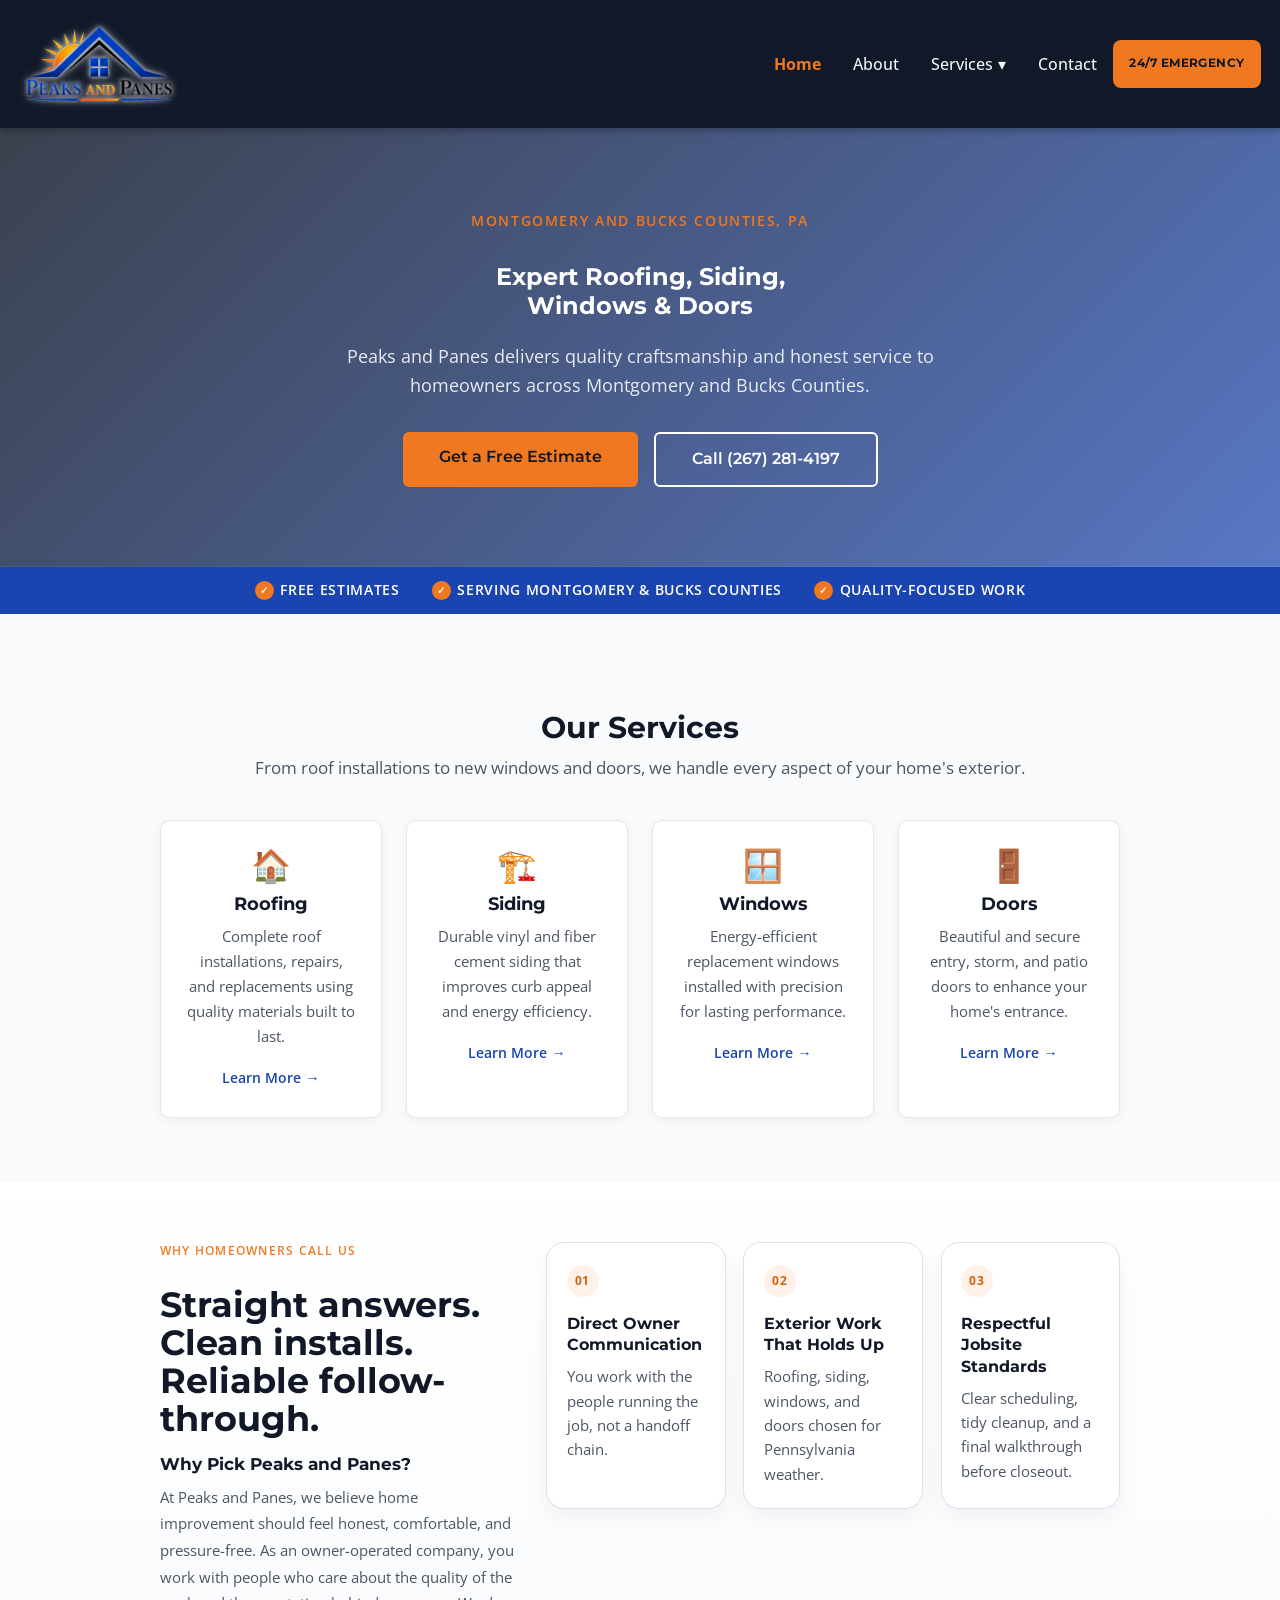
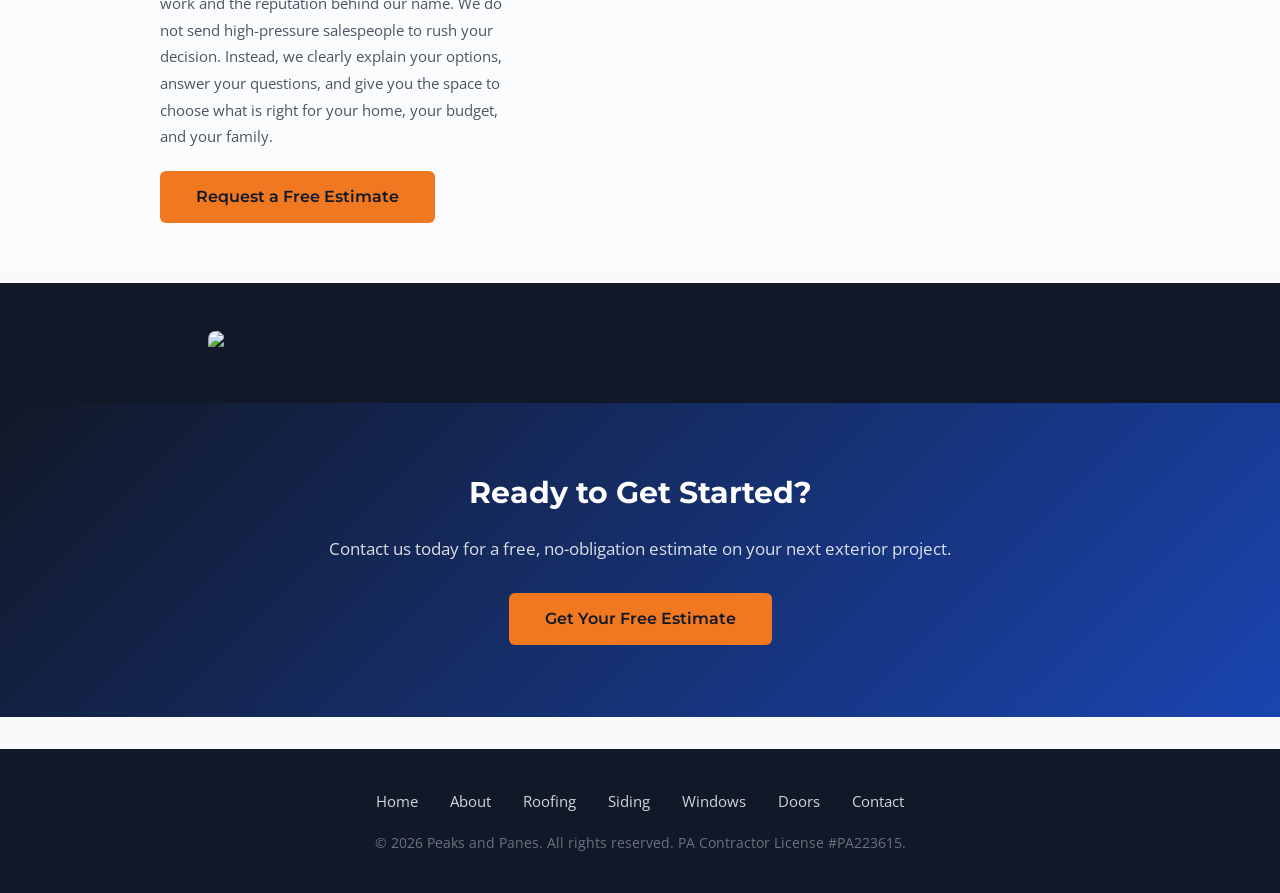
==== index.html @ 99a099b5 "feat: refresh service pages and homepage visuals" ====
<!DOCTYPE html>
<html lang="en">
  <head>
    <meta charset="UTF-8" />
    <meta name="viewport" content="width=device-width, initial-scale=1.0" />
    <title>Peaks and Panes | Roofing, Siding, Windows &amp; Doors — Montgomery and Bucks Counties, PA</title>
    <meta name="description" content="Peaks and Panes provides roofing, siding, windows, and doors services for homeowners in Montgomery and Bucks Counties, PA. Request an estimate today." />
    <meta property="og:title" content="Peaks and Panes | Roofing, Siding, Windows &amp; Doors" />
    <meta property="og:description" content="Exterior home services for Montgomery and Bucks Counties, PA. Contact Peaks and Panes to discuss your project." />
    <meta property="og:type" content="website" />
    <meta property="og:url" content="https://peaksandpanes.com/index.html" />
    <meta property="og:image" content="https://peaksandpanes.com/assets/images/website_picture_1.png" />
    <link rel="canonical" href="https://peaksandpanes.com/index.html" />
    <script type="application/ld+json">
      {
        "@context": "https://schema.org",
        "@type": "LocalBusiness",
        "name": "Peaks and Panes",
        "url": "https://peaksandpanes.com/index.html",
        "telephone": "+1-267-281-4197",
        "email": "sean@peaksandpanes.com",
        "areaServed": ["Montgomery County, PA", "Bucks County, PA"],
        "serviceType": ["Roofing", "Siding", "Windows", "Doors"]
      }
    </script>
    <link rel="preconnect" href="https://fonts.googleapis.com" />
    <link rel="preconnect" href="https://fonts.gstatic.com" crossorigin />
    <link href="https://fonts.googleapis.com/css2?family=Montserrat:wght@600;700&family=Open+Sans:wght@400;500&display=swap" rel="stylesheet" />
    <link rel="stylesheet" href="/css/styles.css" />
  </head>
  <body>
    <div id="site-header"></div>

    <section class="hero hero--photo">
      <div class="container">
        <p class="hero-eyebrow">Montgomery and Bucks Counties, PA</p>
        <h1>Expert Roofing, Siding,<br>Windows &amp; Doors</h1>
        <p class="hero-sub">Peaks and Panes delivers quality craftsmanship and honest service to homeowners across Montgomery and Bucks Counties.</p>
        <div class="hero-actions">
          <a href="/contact.html" class="btn-cta">Get a Free Estimate</a>
          <a href="tel:2672814197" class="btn-cta btn-cta--outline">Call (267) 281-4197</a>
        </div>
      </div>
    </section>

    <div class="trust-bar">
      <ul class="trust-bar-list">
        <li>Free Estimates</li>
        <li>Serving Montgomery &amp; Bucks Counties</li>
        <li>Quality-Focused Work</li>
      </ul>
    </div>

    <main>
      <section class="services-section">
        <div class="container">
          <h2>Our Services</h2>
          <p class="section-sub">From roof installations to new windows and doors, we handle every aspect of your home's exterior.</p>
          <div class="services-grid">
            <article class="service-card">
              <div class="service-card-icon" aria-hidden="true">🏠</div>
              <h3>Roofing</h3>
              <p>Complete roof installations, repairs, and replacements using quality materials built to last.</p>
              <a href="/services/roofing.html" class="service-card-link">Learn More &rarr;</a>
            </article>
            <article class="service-card">
              <div class="service-card-icon" aria-hidden="true">🏗️</div>
              <h3>Siding</h3>
              <p>Durable vinyl and fiber cement siding that improves curb appeal and energy efficiency.</p>
              <a href="/services/siding.html" class="service-card-link">Learn More &rarr;</a>
            </article>
            <article class="service-card">
              <div class="service-card-icon" aria-hidden="true">🪟</div>
              <h3>Windows</h3>
              <p>Energy-efficient replacement windows installed with precision for lasting performance.</p>
              <a href="/services/windows.html" class="service-card-link">Learn More &rarr;</a>
            </article>
            <article class="service-card">
              <div class="service-card-icon" aria-hidden="true">🚪</div>
              <h3>Doors</h3>
              <p>Beautiful and secure entry, storm, and patio doors to enhance your home's entrance.</p>
              <a href="/services/doors.html" class="service-card-link">Learn More &rarr;</a>
            </article>
          </div>
        </div>
      </section>

      <section class="photo-split">
        <div class="container photo-split-shell">
          <div class="photo-split-intro">
            <span class="eyebrow">Why Homeowners Call Us</span>
            <h2>Straight answers. Clean installs. Reliable follow-through.</h2>
            <div class="photo-split-copy">
              <h3>Why Pick Peaks and Panes?</h3>
              <p>At Peaks and Panes, we believe home improvement should feel honest, comfortable, and pressure-free. As an owner-operated company, you work with people who care about the quality of the work and the reputation behind our name. We do not send high-pressure salespeople to rush your decision. Instead, we clearly explain your options, answer your questions, and give you the space to choose what is right for your home, your budget, and your family.</p>
            </div>
            <a href="/contact.html" class="btn-cta photo-split-cta">Request a Free Estimate</a>
          </div>
          <div class="photo-split-highlights">
            <article class="photo-split-highlight">
              <span class="photo-split-kicker">01</span>
              <h3>Direct Owner Communication</h3>
              <p>You work with the people running the job, not a handoff chain.</p>
            </article>
            <article class="photo-split-highlight">
              <span class="photo-split-kicker">02</span>
              <h3>Exterior Work That Holds Up</h3>
              <p>Roofing, siding, windows, and doors chosen for Pennsylvania weather.</p>
            </article>
            <article class="photo-split-highlight">
              <span class="photo-split-kicker">03</span>
              <h3>Respectful Jobsite Standards</h3>
              <p>Clear scheduling, tidy cleanup, and a final walkthrough before closeout.</p>
            </article>
          </div>
        </div>
      </section>

      <section class="showcase-banner">
        <div class="container">
          <img
            src="/assets/images/website_picture_1.png"
            alt="Peaks and Panes — Roofing, Siding, Windows, and Doors. Call (267) 281-4197."
          />
        </div>
      </section>

      <section class="home-cta">
        <div class="container">
          <h2>Ready to Get Started?</h2>
          <p>Contact us today for a free, no-obligation estimate on your next exterior project.</p>
          <a href="/contact.html" class="btn-cta">Get Your Free Estimate</a>
        </div>
      </section>
    </main>

    <div id="site-footer"></div>

    <script src="/js/script.js"></script>
  </body>
</html>
---- css/styles.css ----
:root {
  font-family: 'Open Sans', Arial, sans-serif;
  line-height: 1.5;
  font-weight: 400;
  background-color: #f8fafc;
  color: #111827;
}

h1, h2, h3, h4, h5, h6 {
  font-family: 'Montserrat', Arial, sans-serif;
  font-weight: 700;
  line-height: 1.2;
}

* {
  box-sizing: border-box;
}

body {
  margin: 0;
  min-height: 100vh;
  display: flex;
  flex-direction: column;
}

.container {
  width: min(90%, 960px);
  margin: 0 auto;
}

/* ── Site Header / Navbar ─────────────────────────────────── */
.site-header {
  position: sticky;
  top: 0;
  z-index: 100;
  background-color: #111827;
  box-shadow: 0 2px 8px rgba(0, 0, 0, 0.3);
}

.site-nav .container {
  display: flex;
  align-items: center;
  justify-content: space-between;
  width: min(97%, 1320px);
  padding: 1.25rem 0;
}

.site-logo {
  display: flex;
  align-items: center;
  text-decoration: none;
  flex-shrink: 0;
}

.site-logo img {
  height: clamp(74px, 9vw, 88px);
  width: auto;
  display: block;
  filter: drop-shadow(0 0 2px rgba(255, 255, 255, 0.8))
          drop-shadow(0 0 4px rgba(255, 255, 255, 0.4));
}

.site-logo:hover,
.site-logo:focus {
  opacity: 0.85;
}

.nav-links {
  list-style: none;
  margin: 0;
  padding: 0;
  display: flex;
  gap: 2rem;
}

.nav-right {
  display: flex;
  align-items: center;
  gap: 1rem;
  margin-left: auto;
}

.emergency-button {
  min-width: 148px;
  height: 48px;
  padding: 0 0.75rem;
  display: inline-flex;
  align-items: center;
  justify-content: center;
  background-color: #f07820;
  color: #111827;
  text-decoration: none;
  border-radius: 8px;
  font-family: 'Montserrat', Arial, sans-serif;
  font-weight: 700;
  font-size: 0.74rem;
  letter-spacing: 0.03em;
  white-space: nowrap;
  text-transform: uppercase;
  transition: background-color 0.2s ease, transform 0.2s ease;
}

.emergency-button:hover,
.emergency-button:focus {
  background-color: #d96311;
  transform: translateY(-1px);
}

.nav-links a {
  color: #f3f4f6;
  text-decoration: none;
  font-size: 1rem;
  font-weight: 500;
  transition: color 0.2s ease;
}

.nav-links a:hover,
.nav-links a:focus {
  color: #f07820;
}

.nav-links a[aria-current="page"],
.dropdown-menu a[aria-current="page"] {
  color: #f07820;
  font-weight: 700;
}

.emergency-button[aria-current="page"] {
  box-shadow: inset 0 0 0 2px #111827;
}

.nav-links a:focus-visible,
.nav-dropdown-toggle:focus-visible,
.emergency-button:focus-visible {
  outline: 2px solid #ffffff;
  outline-offset: 2px;
}

/* ── Services Dropdown ────────────────────────────────────── */
.nav-dropdown {
  position: relative;
}

.nav-dropdown-toggle {
  background: none;
  border: none;
  padding: 0;
  color: #f3f4f6;
  font-family: 'Open Sans', Arial, sans-serif;
  font-size: 1rem;
  font-weight: 500;
  cursor: pointer;
  display: flex;
  align-items: center;
  gap: 0.3rem;
  transition: color 0.2s ease;
}

.nav-dropdown-toggle:hover,
.nav-dropdown-toggle:focus {
  color: #f07820;
}

.dropdown-menu {
  display: none;
  position: absolute;
  top: 100%;
  left: 0;
  list-style: none;
  margin: 0;
  padding: 0.4rem 0;
  background-color: #1e293b;
  border-radius: 6px;
  min-width: 160px;
  box-shadow: 0 4px 16px rgba(0, 0, 0, 0.35);
  z-index: 200;
}

.dropdown-menu a {
  display: block;
  padding: 0.6rem 1.25rem;
  color: #f3f4f6;
  text-decoration: none;
  font-size: 0.9rem;
  font-weight: 500;
  white-space: nowrap;
  transition: background-color 0.15s ease, color 0.15s ease;
}

.dropdown-menu a:hover,
.dropdown-menu a:focus {
  background-color: #f07820;
  color: #ffffff;
}

.nav-dropdown:hover .dropdown-menu,
.nav-dropdown:focus-within .dropdown-menu {
  display: block;
}

@media (max-width: 900px) {
  .site-nav .container {
    flex-direction: column;
    gap: 0.75rem;
    width: min(94%, 960px);
    padding: 0.85rem 0;
  }

  .site-logo {
    justify-content: center;
  }

  .site-logo img {
    height: clamp(66px, 14vw, 80px);
  }

  .nav-right {
    margin-left: 0;
    flex-direction: column;
    align-items: center;
    gap: 0.85rem;
    width: 100%;
  }

  .nav-links {
    justify-content: center;
    flex-wrap: wrap;
    gap: 1.25rem;
  }

  .dropdown-menu {
    left: 50%;
    transform: translateX(-50%);
  }
}

@media (max-width: 600px) {
  .site-nav .container {
    flex-direction: column;
    gap: 0.65rem;
    width: min(92%, 960px);
    padding: 0.65rem 0;
  }

  .site-logo img {
    height: clamp(64px, 18vw, 76px);
  }

  .nav-links {
    gap: 1rem;
    flex-wrap: wrap;
    justify-content: center;
  }

  .nav-right {
    flex-direction: column;
    gap: 0.8rem;
    margin-left: 0;
    align-items: center;
  }

  .emergency-button {
    min-width: 132px;
    height: 44px;
    font-size: 0.7rem;
  }
}

/* ── Hero ─────────────────────────────────────────────────── */
.hero {
  padding: 5rem 0;
  background: linear-gradient(135deg, #111827 0%, #1a45b0 100%);
  color: white;
  text-align: center;
}

button {
  padding: 0.8rem 1.2rem;
  border: none;
  border-radius: 6px;
  cursor: pointer;
  font: inherit;
  background-color: #f07820;
  color: #ffffff;
}

main {
  padding: 2rem 0;
}

/* ── Site Footer ──────────────────────────────────────────── */
.site-footer {
  background-color: #111827;
  color: #d1d5db;
  padding: 2.5rem 0;
  margin-top: auto;
}

.site-footer .container {
  display: flex;
  flex-direction: column;
  align-items: center;
  gap: 1.25rem;
}

.footer-links {
  list-style: none;
  margin: 0;
  padding: 0;
  display: flex;
  gap: 2rem;
  flex-wrap: wrap;
  justify-content: center;
}

.footer-links a {
  color: #d1d5db;
  text-decoration: none;
  font-size: 0.95rem;
  transition: color 0.2s ease;
}

.footer-links a:hover,
.footer-links a:focus {
  color: #f07820;
}

.footer-copy {
  margin: 0;
  font-size: 0.85rem;
  color: #6b7280;
}

/* ── Page Hero (interior pages) ───────────────────────────── */
.page-hero {
  padding: 4rem 0;
  background: linear-gradient(135deg, #111827 0%, #1a45b0 100%);
  color: white;
  text-align: center;
}

.page-hero h1 {
  margin: 0 0 0.5rem;
  font-size: 2.25rem;
}

.page-hero p {
  margin: 0;
  font-size: 1.05rem;
  opacity: 0.85;
}

/* ── Contact Page ─────────────────────────────────────────── */
.contact-section {
  padding: 3rem 0 4rem;
}

.contact-grid {
  display: grid;
  grid-template-columns: 1fr 1.6fr;
  gap: 3rem;
  align-items: start;
}

@media (max-width: 720px) {
  .contact-grid {
    grid-template-columns: 1fr;
    gap: 2rem;
  }
}

/* Info column */
.contact-info h2 {
  margin-top: 0;
  font-size: 1.5rem;
  color: #111827;
}

.contact-info p {
  color: #374151;
  line-height: 1.7;
}

.contact-details {
  list-style: none;
  padding: 0;
  margin: 1.5rem 0 0;
  display: flex;
  flex-direction: column;
  gap: 1rem;
}

.contact-details li {
  display: flex;
  flex-direction: column;
  gap: 0.15rem;
}

.contact-details strong {
  font-size: 0.8rem;
  text-transform: uppercase;
  letter-spacing: 0.05em;
  color: #6b7280;
}

.contact-details a,
.contact-details span {
  color: #111827;
  text-decoration: none;
  font-size: 1rem;
}

.contact-details a:hover,
.contact-details a:focus {
  color: #f07820;
  text-decoration: underline;
}

/* Form card */
.contact-form-card {
  background: #ffffff;
  border: 1px solid #e5e7eb;
  border-radius: 10px;
  padding: 2rem 2.25rem;
  box-shadow: 0 4px 20px rgba(0, 0, 0, 0.06);
}

.contact-form-card h2 {
  margin-top: 0;
  font-size: 1.5rem;
  color: #111827;
}

/* Form elements */
.contact-form {
  display: flex;
  flex-direction: column;
  gap: 1.25rem;
  margin-top: 1.25rem;
}

.form-group {
  display: flex;
  flex-direction: column;
  gap: 0.35rem;
}

.form-group label {
  font-size: 0.9rem;
  font-weight: 500;
  color: #374151;
}

.required {
  color: #dc2626;
}

.optional {
  font-size: 0.8rem;
  font-weight: 400;
  color: #9ca3af;
}

.form-group input,
.form-group select,
.form-group textarea {
  width: 100%;
  padding: 0.65rem 0.85rem;
  border: 1px solid #d1d5db;
  border-radius: 6px;
  font-family: 'Open Sans', Arial, sans-serif;
  font-size: 0.95rem;
  color: #111827;
  background-color: #f9fafb;
  transition: border-color 0.2s ease, box-shadow 0.2s ease;
}

.form-group input:focus,
.form-group select:focus,
.form-group textarea:focus {
  outline: none;
  border-color: #f07820;
  box-shadow: 0 0 0 3px rgba(240, 120, 32, 0.18);
  background-color: #ffffff;
}

.form-group select {
  appearance: none;
  background-image: url("data:image/svg+xml,%3Csvg xmlns='http://www.w3.org/2000/svg' width='12' height='8' viewBox='0 0 12 8'%3E%3Cpath fill='%236b7280' d='M1 1l5 5 5-5'/%3E%3C/svg%3E");
  background-repeat: no-repeat;
  background-position: right 0.85rem center;
  padding-right: 2.5rem;
  cursor: pointer;
}

.form-group textarea {
  resize: vertical;
  min-height: 120px;
}

.btn-submit {
  align-self: flex-start;
  padding: 0.75rem 2rem;
  background-color: #f07820;
  color: #111827;
  border: none;
  border-radius: 6px;
  font-family: 'Montserrat', Arial, sans-serif;
  font-size: 1rem;
  font-weight: 600;
  cursor: pointer;
  transition: background-color 0.2s ease, transform 0.1s ease;
}

.btn-submit:hover,
.btn-submit:focus {
  background-color: #d4661a;
  outline: none;
}

.btn-submit:active {
  transform: translateY(1px);
}

/* Disable submit button appearance while submitting */
.btn-submit:disabled {
  background-color: #9ca3af;
  cursor: not-allowed;
  transform: none;
}

/* ── About Page ───────────────────────────────────────────── */

/* Story section */
.about-story {
  padding: 4rem 0;
}

.about-story-content {
  max-width: 720px;
}

.about-eyebrow {
  display: inline-block;
  font-size: 0.78rem;
  font-weight: 600;
  text-transform: uppercase;
  letter-spacing: 0.1em;
  color: #f07820;
  margin-bottom: 0.6rem;
}

.about-story-content h2 {
  margin-top: 0;
  font-size: 1.9rem;
  color: #111827;
}

.about-lead {
  font-size: 1.1rem;
  color: #374151;
  line-height: 1.75;
  margin-bottom: 1.25rem;
}

.about-story-content p {
  color: #4b5563;
  line-height: 1.8;
}

/* Values section */
.about-values {
  padding: 4rem 0;
  background-color: #f1f5f9;
}

.values-heading {
  text-align: center;
  font-size: 1.7rem;
  color: #111827;
  margin-top: 0;
  margin-bottom: 2.5rem;
}

.values-grid {
  display: grid;
  grid-template-columns: repeat(3, 1fr);
  gap: 1.75rem;
}

@media (max-width: 720px) {
  .values-grid {
    grid-template-columns: 1fr;
  }
}

.value-card {
  background-color: #ffffff;
  border: 1px solid #e5e7eb;
  border-radius: 10px;
  padding: 1.75rem;
  box-shadow: 0 2px 10px rgba(0, 0, 0, 0.05);
}

.value-icon {
  font-size: 1.5rem;
  color: #f07820;
  margin-bottom: 0.75rem;
}

.value-card h3 {
  margin-top: 0;
  margin-bottom: 0.6rem;
  font-size: 1.05rem;
  color: #111827;
}

.value-card p {
  margin: 0;
  font-size: 0.93rem;
  color: #4b5563;
  line-height: 1.75;
}

/* CTA strip */
.about-cta {
  padding: 4.5rem 0;
  background: linear-gradient(135deg, #111827 0%, #1a45b0 100%);
  color: #ffffff;
  text-align: center;
}

.about-cta h2 {
  margin-top: 0;
  font-size: 1.9rem;
}

.about-cta p {
  margin: 0 0 2rem;
  font-size: 1.05rem;
  opacity: 0.85;
}

.btn-cta {
  display: inline-block;
  padding: 0.85rem 2.25rem;
  background-color: #f07820;
  color: #111827;
  text-decoration: none;
  border-radius: 6px;
  font-family: 'Montserrat', Arial, sans-serif;
  font-size: 1rem;
  font-weight: 600;
  transition: background-color 0.2s ease, transform 0.1s ease;
}

.btn-cta:hover,
.btn-cta:focus {
  background-color: #d4661a;
  outline: none;
}

.btn-cta:active {
  transform: translateY(1px);
}

.btn-submit:focus-visible,
.btn-cta:focus-visible {
  outline: 2px solid #111827;
  outline-offset: 2px;
}

/* ── Hero Photo Variants ──────────────────────────────────── */
.hero--photo {
  background-image:
    linear-gradient(135deg, rgba(17, 24, 39, 0.82) 0%, rgba(26, 69, 176, 0.72) 100%),
    url('/assets/images/website_picture_1.png');
  background-size: cover;
  background-position: center;
}

.hero--banner {
  background-image:
    linear-gradient(135deg, rgba(17, 24, 39, 0.78) 0%, rgba(26, 69, 176, 0.68) 100%),
    url('/assets/images/Banner.png');
  background-size: cover;
  background-position: center;
}

.hero-eyebrow {
  display: inline-block;
  font-size: 0.85rem;
  font-weight: 600;
  text-transform: uppercase;
  letter-spacing: 0.12em;
  color: #f07820;
  margin: 0 0 0.75rem;
}

.hero .hero-sub {
  font-size: 1.15rem;
  opacity: 0.88;
  max-width: 640px;
  margin: 0.75rem auto 2rem;
  line-height: 1.6;
}

.hero-actions {
  display: flex;
  gap: 1rem;
  justify-content: center;
  flex-wrap: wrap;
}

.roofing-widget-section {
  padding: 1rem 0 4rem;
}

.roofing-widget-card {
  background: linear-gradient(180deg, #ffffff 0%, #f8fafc 100%);
  border: 1px solid #dbe4f0;
  border-radius: 18px;
  padding: 1.5rem;
  box-shadow: 0 18px 40px rgba(15, 23, 42, 0.08);
}

.roofing-widget-copy {
  max-width: 760px;
  margin-bottom: 1.5rem;
}

.section-eyebrow {
  margin: 0 0 0.5rem;
  color: #f07820;
  font-size: 0.8rem;
  font-weight: 700;
  letter-spacing: 0.08em;
  text-transform: uppercase;
}

.roofing-widget-copy h2 {
  margin: 0 0 0.75rem;
}

.roofing-widget-copy p:last-child {
  margin-bottom: 0;
}

.roofing-widget-embed {
  overflow: hidden;
}

.roofing-widget-embed .oc_shingle_view {
  width: 100%;
}

@media (max-width: 768px) {
  .roofing-widget-card {
    padding: 1.25rem;
  }
}

.btn-cta--outline {
  background-color: transparent;
  border: 2px solid #ffffff;
  color: #ffffff;
}

.btn-cta--outline:hover,
.btn-cta--outline:focus {
  background-color: rgba(255, 255, 255, 0.15);
  color: #ffffff;
}

/* ── Trust Bar ────────────────────────────────────────────── */
.trust-bar {
  background-color: #1a45b0;
  color: #ffffff;
  padding: 0.85rem 0;
}

.trust-bar-list {
  list-style: none;
  margin: 0;
  padding: 0 1.5rem;
  display: flex;
  gap: 2rem;
  justify-content: center;
  flex-wrap: wrap;
}

.trust-bar-list li {
  font-size: 0.85rem;
  font-weight: 600;
  text-transform: uppercase;
  letter-spacing: 0.05em;
  display: flex;
  align-items: center;
  gap: 0.4rem;
}

.trust-bar-list li::before {
  content: "✓";
  background-color: #f07820;
  color: #ffffff;
  width: 1.2rem;
  height: 1.2rem;
  border-radius: 50%;
  display: block;
  line-height: 1.2rem;
  text-align: center;
  font-size: 0.65rem;
  font-weight: 700;
  flex-shrink: 0;
}

/* ── Homepage Services Grid ───────────────────────────────── */
.services-section {
  padding: 4rem 0;
}

.services-section h2 {
  text-align: center;
  font-size: 1.9rem;
  color: #111827;
  margin-top: 0;
  margin-bottom: 0.5rem;
}

.section-sub {
  text-align: center;
  color: #4b5563;
  font-size: 1.05rem;
  margin-top: 0;
  margin-bottom: 2.5rem;
}

.services-grid {
  display: grid;
  grid-template-columns: repeat(4, 1fr);
  gap: 1.5rem;
}

@media (max-width: 860px) {
  .services-grid {
    grid-template-columns: repeat(2, 1fr);
  }
}

@media (max-width: 480px) {
  .services-grid {
    grid-template-columns: 1fr;
  }
}

.service-card {
  background: #ffffff;
  border: 1px solid #e5e7eb;
  border-radius: 10px;
  padding: 1.75rem 1.5rem;
  text-align: center;
  box-shadow: 0 2px 10px rgba(0, 0, 0, 0.05);
  transition: box-shadow 0.2s ease, transform 0.2s ease;
}

.service-card:hover {
  box-shadow: 0 6px 24px rgba(0, 0, 0, 0.1);
  transform: translateY(-3px);
}

.service-card-icon {
  font-size: 2rem;
  margin-bottom: 0.75rem;
  line-height: 1;
}

.service-card h3 {
  margin: 0 0 0.6rem;
  font-size: 1.1rem;
  color: #111827;
}

.service-card p {
  margin: 0 0 1rem;
  font-size: 0.92rem;
  color: #4b5563;
  line-height: 1.7;
}

.service-card-link {
  color: #1a45b0;
  font-weight: 600;
  font-size: 0.9rem;
  text-decoration: none;
  transition: color 0.2s ease;
}

.service-card-link:hover,
.service-card-link:focus {
  color: #f07820;
  text-decoration: underline;
}

/* ── Photo Split Section ──────────────────────────────────── */
.photo-split {
  padding: 3.75rem 0;
  background: linear-gradient(180deg, #ffffff 0%, #f8fafc 100%);
}

.photo-split-shell {
  display: grid;
  grid-template-columns: minmax(320px, 1.05fr) minmax(0, 1.7fr);
  gap: 2rem;
  align-items: start;
}

.photo-split-intro {
  position: sticky;
  top: 7rem;
  display: flex;
  flex-direction: column;
  gap: 1rem;
}

.photo-split .eyebrow {
  display: inline-block;
  font-size: 0.78rem;
  font-weight: 600;
  text-transform: uppercase;
  letter-spacing: 0.1em;
  color: #f07820;
  margin-bottom: 0.6rem;
}

.photo-split-intro h2 {
  margin: 0;
  font-size: clamp(1.75rem, 2.7vw, 2.35rem);
  line-height: 1.1;
  color: #111827;
  max-width: 15ch;
}

.photo-split-copy {
  max-width: 40ch;
}

.photo-split-copy h3 {
  margin: 0 0 0.55rem;
  font-size: 1.08rem;
  color: #111827;
}

.photo-split-copy p {
  margin: 0;
  font-size: 0.95rem;
  line-height: 1.75;
  color: #4b5563;
}

.photo-split-cta {
  align-self: flex-start;
  margin-top: 0.35rem;
}

.photo-split-highlights {
  display: grid;
  grid-template-columns: repeat(3, minmax(0, 1fr));
  gap: 1.1rem;
}

.photo-split-highlight {
  background-color: #ffffff;
  border: 1px solid #d8e1ec;
  border-radius: 18px;
  padding: 1.4rem 1.2rem;
  min-height: 190px;
  box-shadow: 0 10px 24px rgba(15, 23, 42, 0.05);
}

.photo-split-kicker {
  display: inline-flex;
  align-items: center;
  justify-content: center;
  width: 2rem;
  height: 2rem;
  border-radius: 999px;
  background-color: #fff1e7;
  color: #d2610f;
  font-size: 0.78rem;
  font-weight: 700;
  letter-spacing: 0.08em;
  margin-bottom: 1rem;
}

.photo-split-highlight h3 {
  margin: 0 0 0.55rem;
  font-size: 1.02rem;
  line-height: 1.3;
  color: #111827;
}

.photo-split-highlight p {
  margin: 0;
  font-size: 0.92rem;
  line-height: 1.65;
  color: #4b5563;
}

@media (max-width: 720px) {
  .photo-split {
    padding: 3rem 0;
  }

  .photo-split-shell {
    grid-template-columns: 1fr;
    gap: 1.5rem;
  }

  .photo-split-intro {
    position: static;
  }

  .photo-split-intro h2 {
    max-width: none;
  }

  .photo-split-copy {
    max-width: none;
  }

  .photo-split-highlights {
    grid-template-columns: 1fr;
  }

  .photo-split-highlight {
    min-height: 0;
  }
}

/* ── Service Photo Gallery ────────────────────────────────── */
.service-gallery {
  padding: 3.5rem 0;
  background-color: #f8fafc;
}

.service-gallery h2 {
  text-align: center;
  font-size: 1.7rem;
  color: #111827;
  margin-top: 0;
  margin-bottom: 0.5rem;
}

.service-gallery .section-sub {
  text-align: center;
  color: #4b5563;
  font-size: 1.05rem;
  margin-top: 0;
  margin-bottom: 2rem;
}

.gallery-grid {
  display: grid;
  grid-template-columns: repeat(3, 1fr);
  gap: 1.25rem;
}

.gallery-grid--single {
  grid-template-columns: minmax(0, 560px);
  justify-content: center;
}

.gallery-item {
  border-radius: 12px;
  overflow: hidden;
  box-shadow: 0 4px 16px rgba(15, 23, 42, 0.08);
}

.gallery-item img {
  display: block;
  width: 100%;
  height: 260px;
  object-fit: cover;
  cursor: zoom-in;
  transition: transform 0.3s ease;
}

.gallery-item:hover img {
  transform: scale(1.03);
}

/* ── Lightbox ─────────────────────────────────────────────── */
.lightbox {
  position: fixed;
  inset: 0;
  z-index: 9999;
  display: flex;
  align-items: center;
  justify-content: center;
  background-color: rgba(0, 0, 0, 0.88);
  padding: 1.5rem;
  opacity: 1;
  transition: opacity 0.2s ease;
}

.lightbox[hidden] {
  display: none;
}

.lightbox-img {
  max-width: 100%;
  max-height: 90vh;
  border-radius: 10px;
  box-shadow: 0 20px 60px rgba(0, 0, 0, 0.6);
  object-fit: contain;
  display: block;
}

.lightbox-close {
  position: fixed;
  top: 1.25rem;
  right: 1.5rem;
  background: rgba(255, 255, 255, 0.12);
  border: 1px solid rgba(255, 255, 255, 0.25);
  color: #ffffff;
  font-size: 1.5rem;
  line-height: 1;
  width: 2.5rem;
  height: 2.5rem;
  border-radius: 50%;
  cursor: pointer;
  display: flex;
  align-items: center;
  justify-content: center;
  transition: background-color 0.2s ease;
}

.lightbox-close:hover,
.lightbox-close:focus {
  background: rgba(255, 255, 255, 0.25);
  outline: none;
}

@media (max-width: 720px) {
  .gallery-grid {
    grid-template-columns: 1fr;
  }

  .gallery-item img {
    height: 220px;
  }
}

/* ── Company Showcase Banner ──────────────────────────────── */
.showcase-banner {
  background-color: #111827;
  padding: 3rem 0;
  text-align: center;
}

.showcase-banner img {
  max-width: 100%;
  width: min(90%, 900px);
  height: auto;
  display: block;
  margin: 0 auto;
  border-radius: 8px;
}

/* ── Homepage CTA Strip ───────────────────────────────────── */
.home-cta {
  padding: 4.5rem 0;
  background: linear-gradient(135deg, #111827 0%, #1a45b0 100%);
  color: #ffffff;
  text-align: center;
}

.home-cta h2 {
  margin-top: 0;
  font-size: 1.9rem;
}

.home-cta p {
  margin: 0 0 2rem;
  font-size: 1.05rem;
  opacity: 0.85;
}
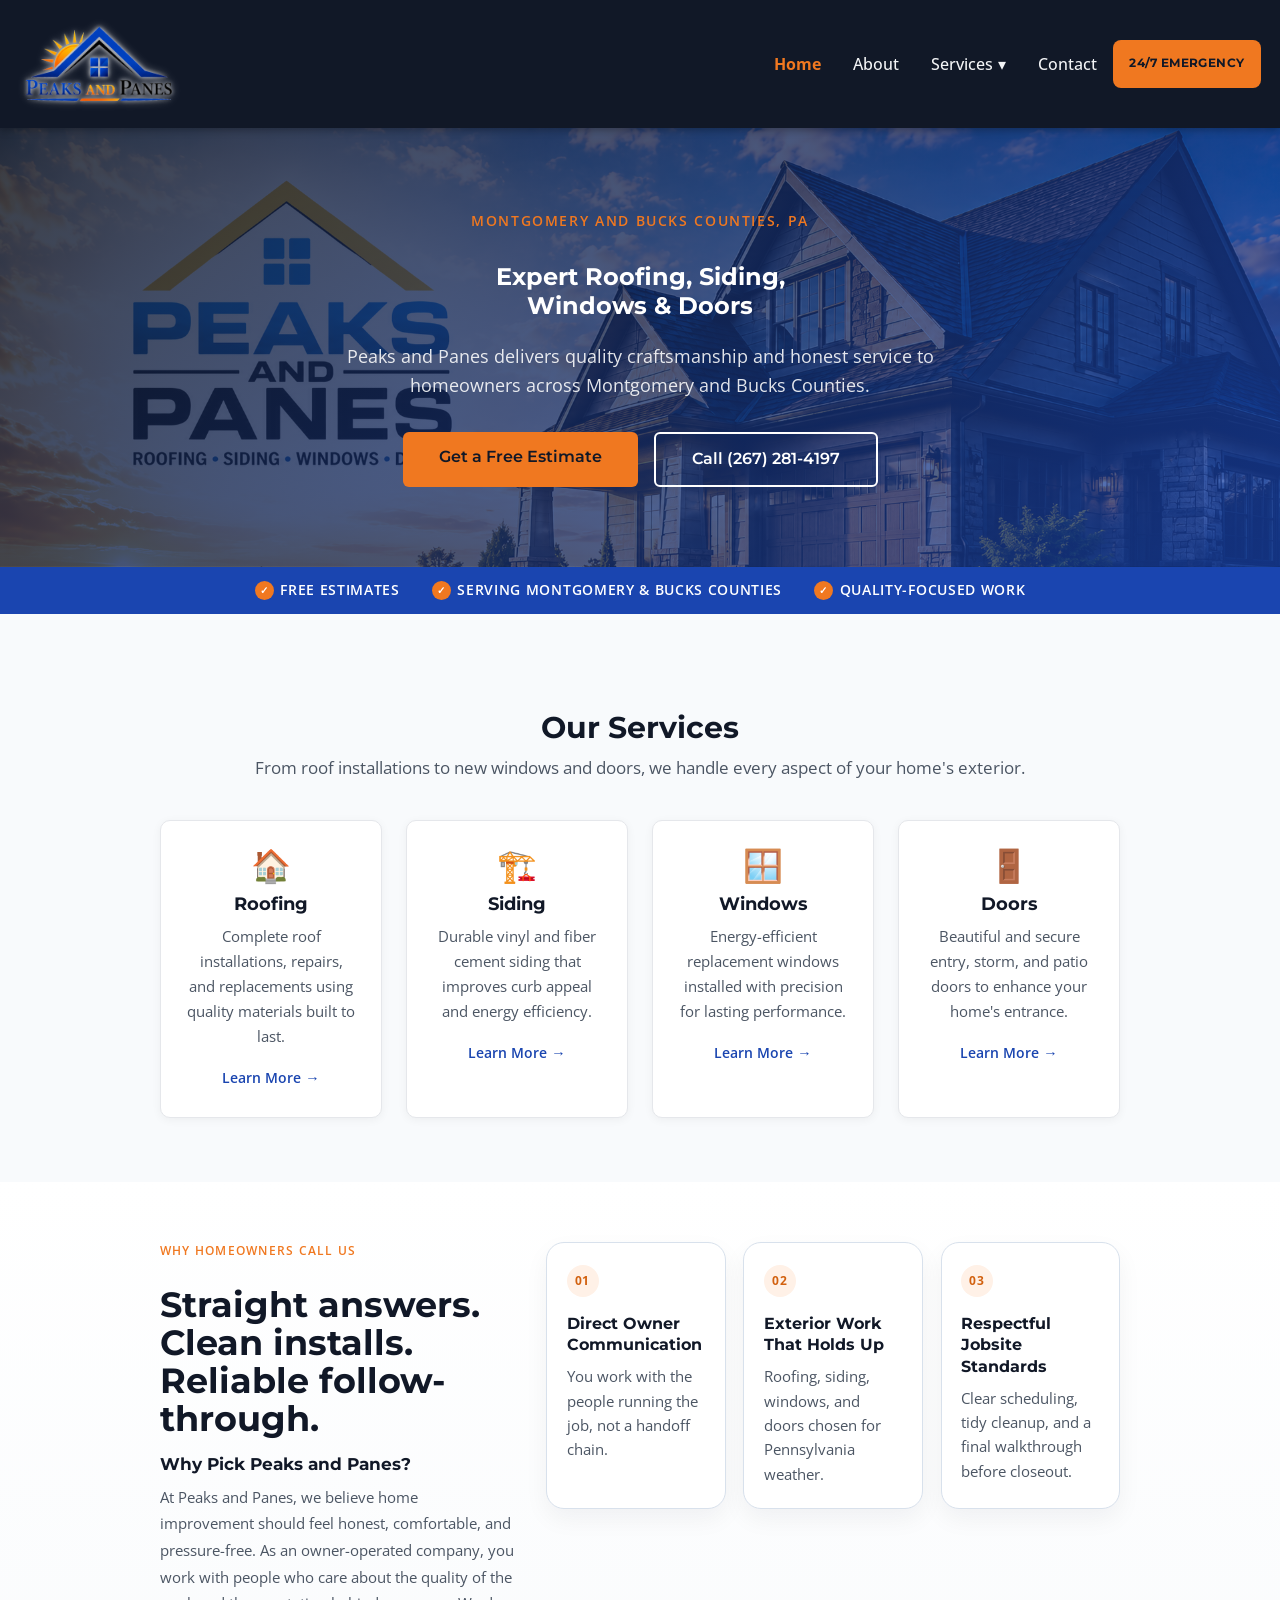
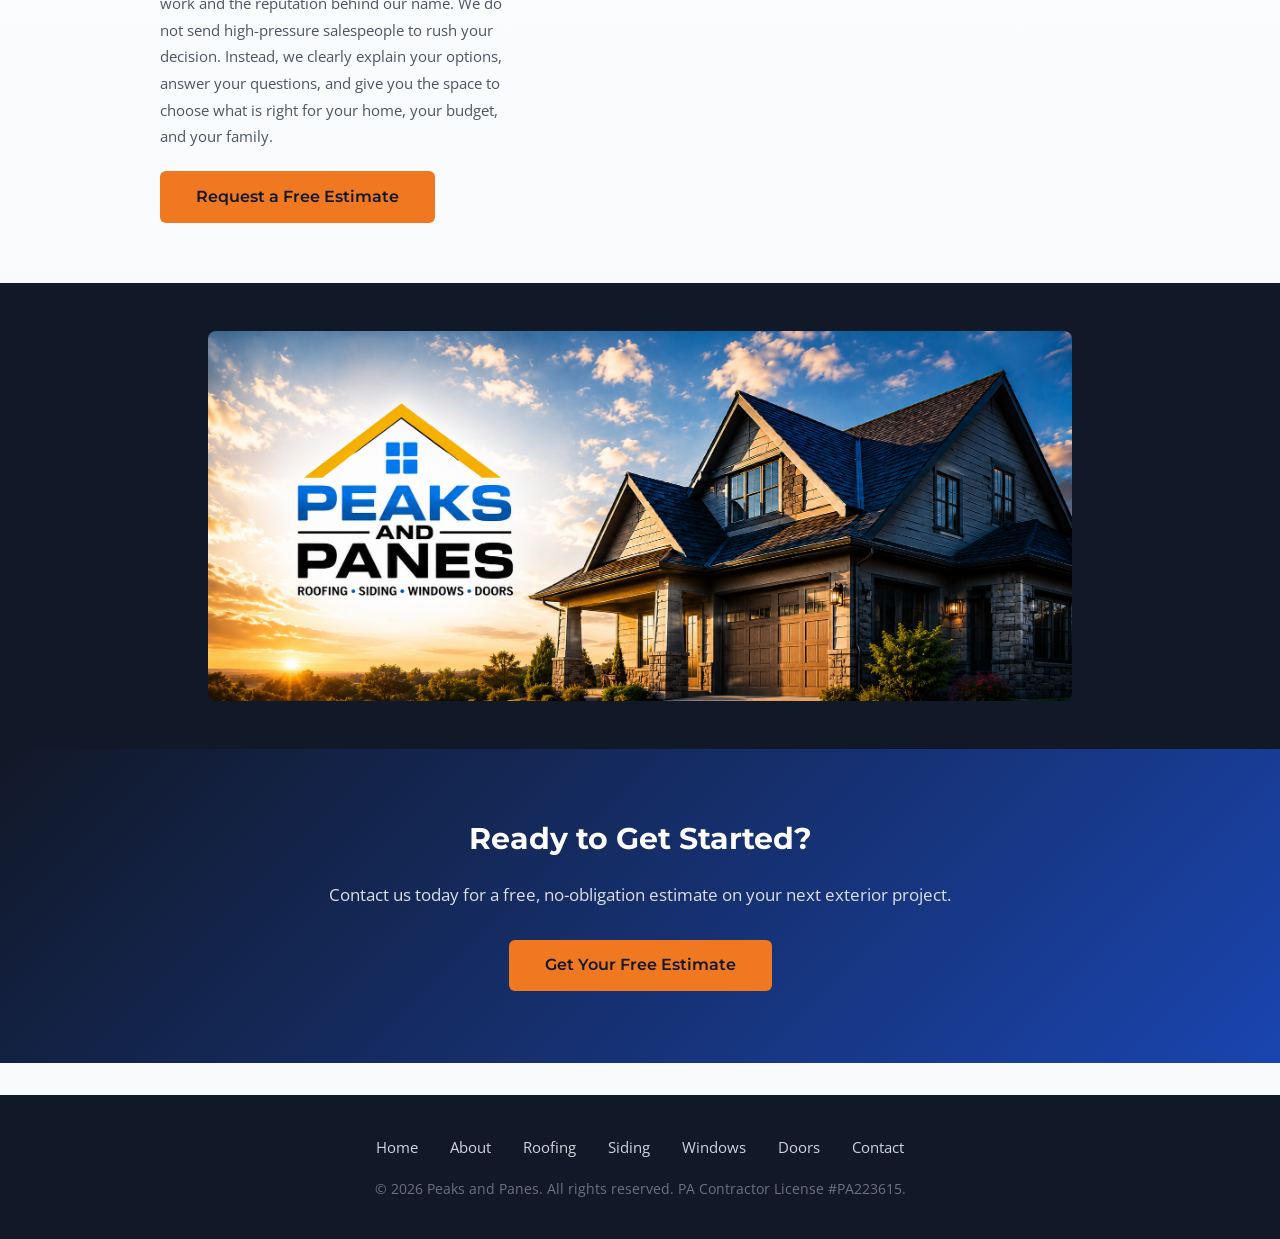
==== commit ce37117c: "fix: add homepage background asset" ====
--- a/index.html
+++ b/index.html
@@ -9,7 +9,7 @@
     <meta property="og:description" content="Exterior home services for Montgomery and Bucks Counties, PA. Contact Peaks and Panes to discuss your project." />
     <meta property="og:type" content="website" />
     <meta property="og:url" content="https://peaksandpanes.com/index.html" />
-    <meta property="og:image" content="https://peaksandpanes.com/assets/images/website_picture_1.png" />
+    <meta property="og:image" content="https://peaksandpanes.com/assets/images/Website_picture_1.png" />
     <link rel="canonical" href="https://peaksandpanes.com/index.html" />
     <script type="application/ld+json">
       {
@@ -119,7 +119,7 @@
       <section class="showcase-banner">
         <div class="container">
           <img
-            src="/assets/images/website_picture_1.png"
+            src="/assets/images/Website_picture_1.png"
             alt="Peaks and Panes — Roofing, Siding, Windows, and Doors. Call (267) 281-4197."
           />
         </div>
--- a/css/styles.css
+++ b/css/styles.css
@@ -674,7 +674,7 @@
 .hero--photo {
   background-image:
     linear-gradient(135deg, rgba(17, 24, 39, 0.82) 0%, rgba(26, 69, 176, 0.72) 100%),
-    url('/assets/images/website_picture_1.png');
+    url('/assets/images/Website_picture_1.png');
   background-size: cover;
   background-position: center;
 }
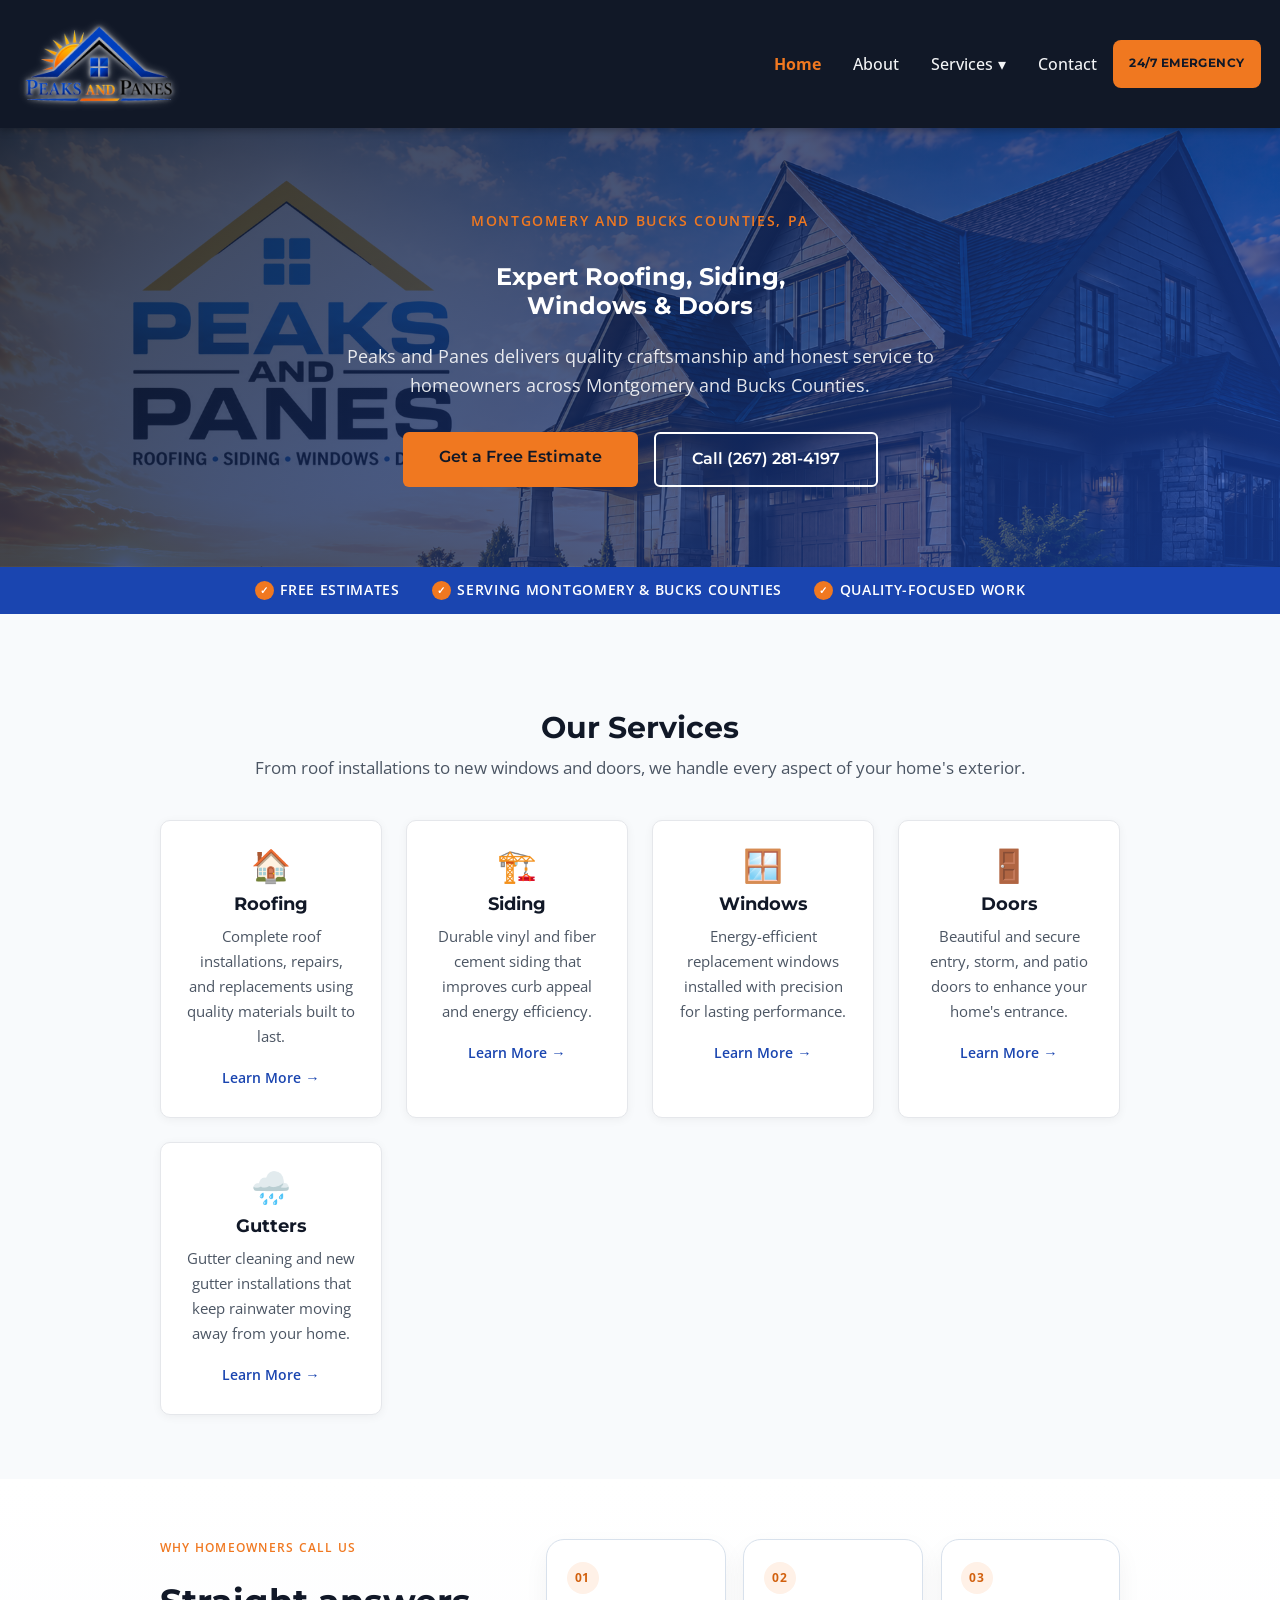
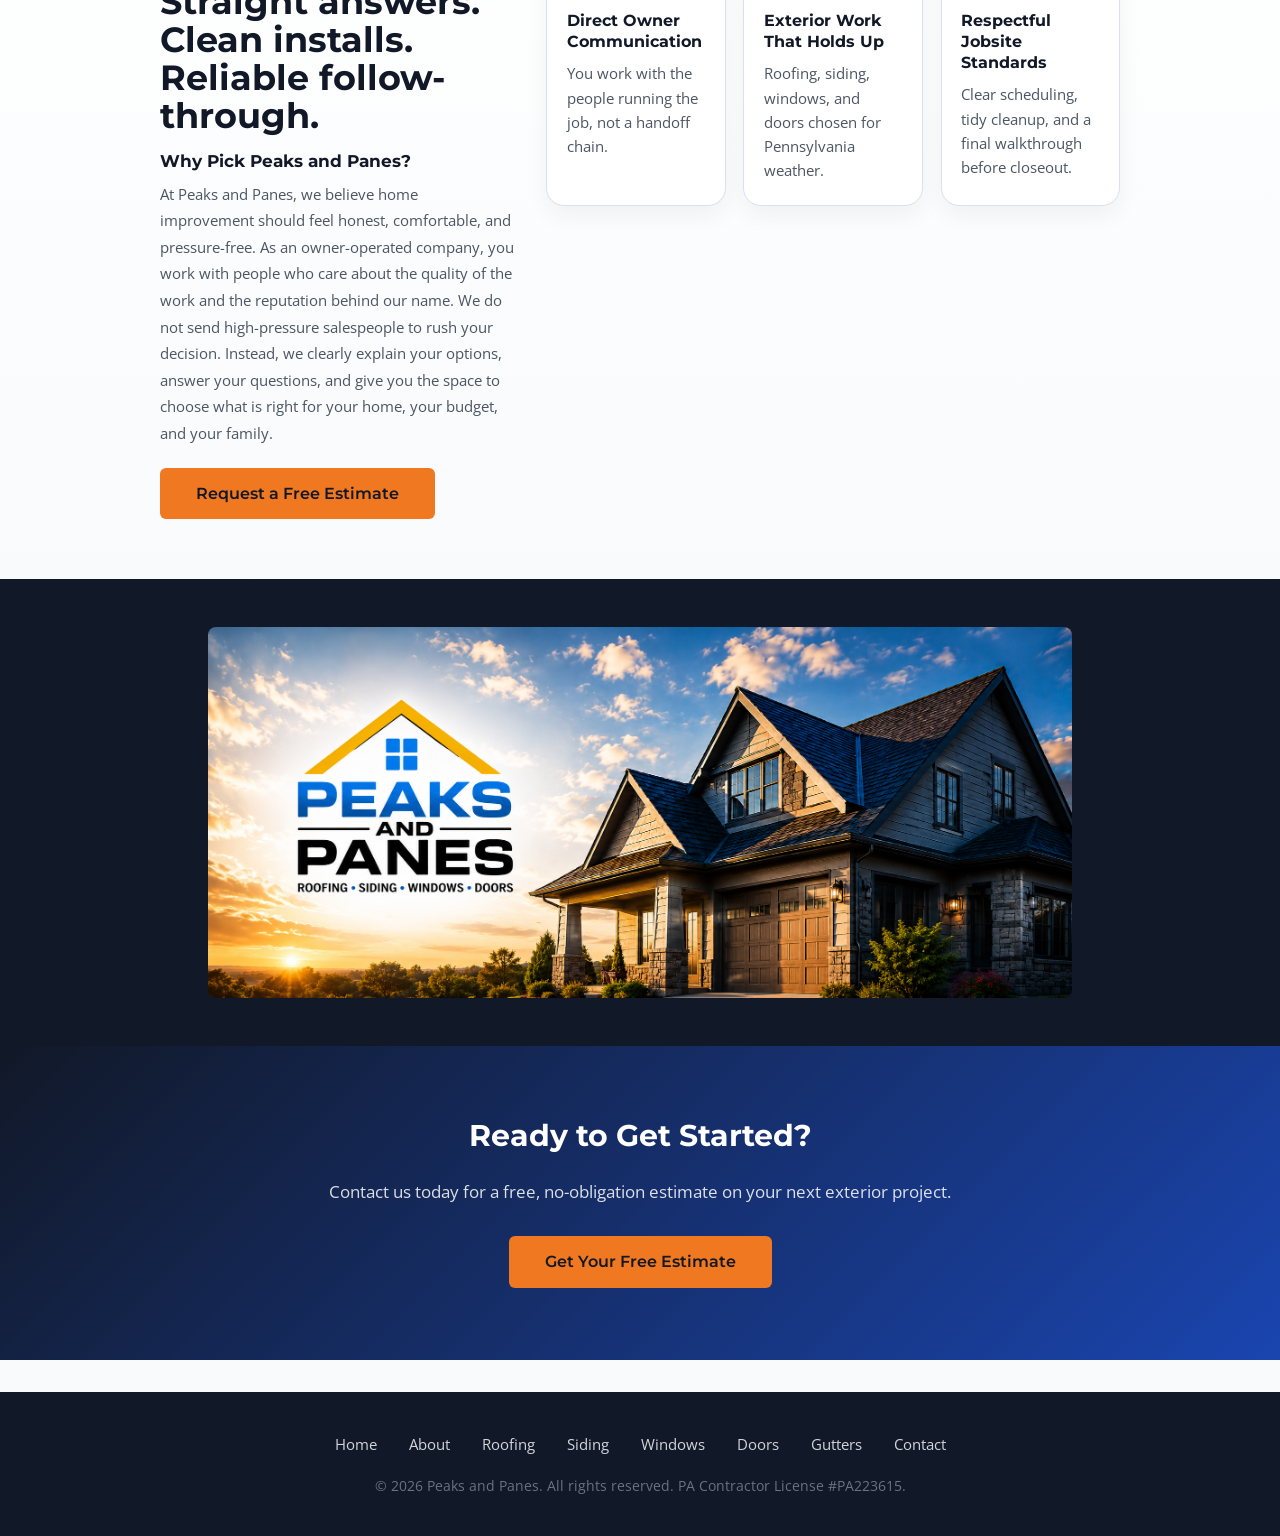
==== commit 62fc08f6: "add gutter section to website and routing" ====
--- a/index.html
+++ b/index.html
@@ -81,6 +81,12 @@
               <p>Beautiful and secure entry, storm, and patio doors to enhance your home's entrance.</p>
               <a href="/services/doors.html" class="service-card-link">Learn More &rarr;</a>
             </article>
+            <article class="service-card">
+              <div class="service-card-icon" aria-hidden="true">🌧️</div>
+              <h3>Gutters</h3>
+              <p>Gutter cleaning and new gutter installations that keep rainwater moving away from your home.</p>
+              <a href="/services/gutters.html" class="service-card-link">Learn More &rarr;</a>
+            </article>
           </div>
         </div>
       </section>
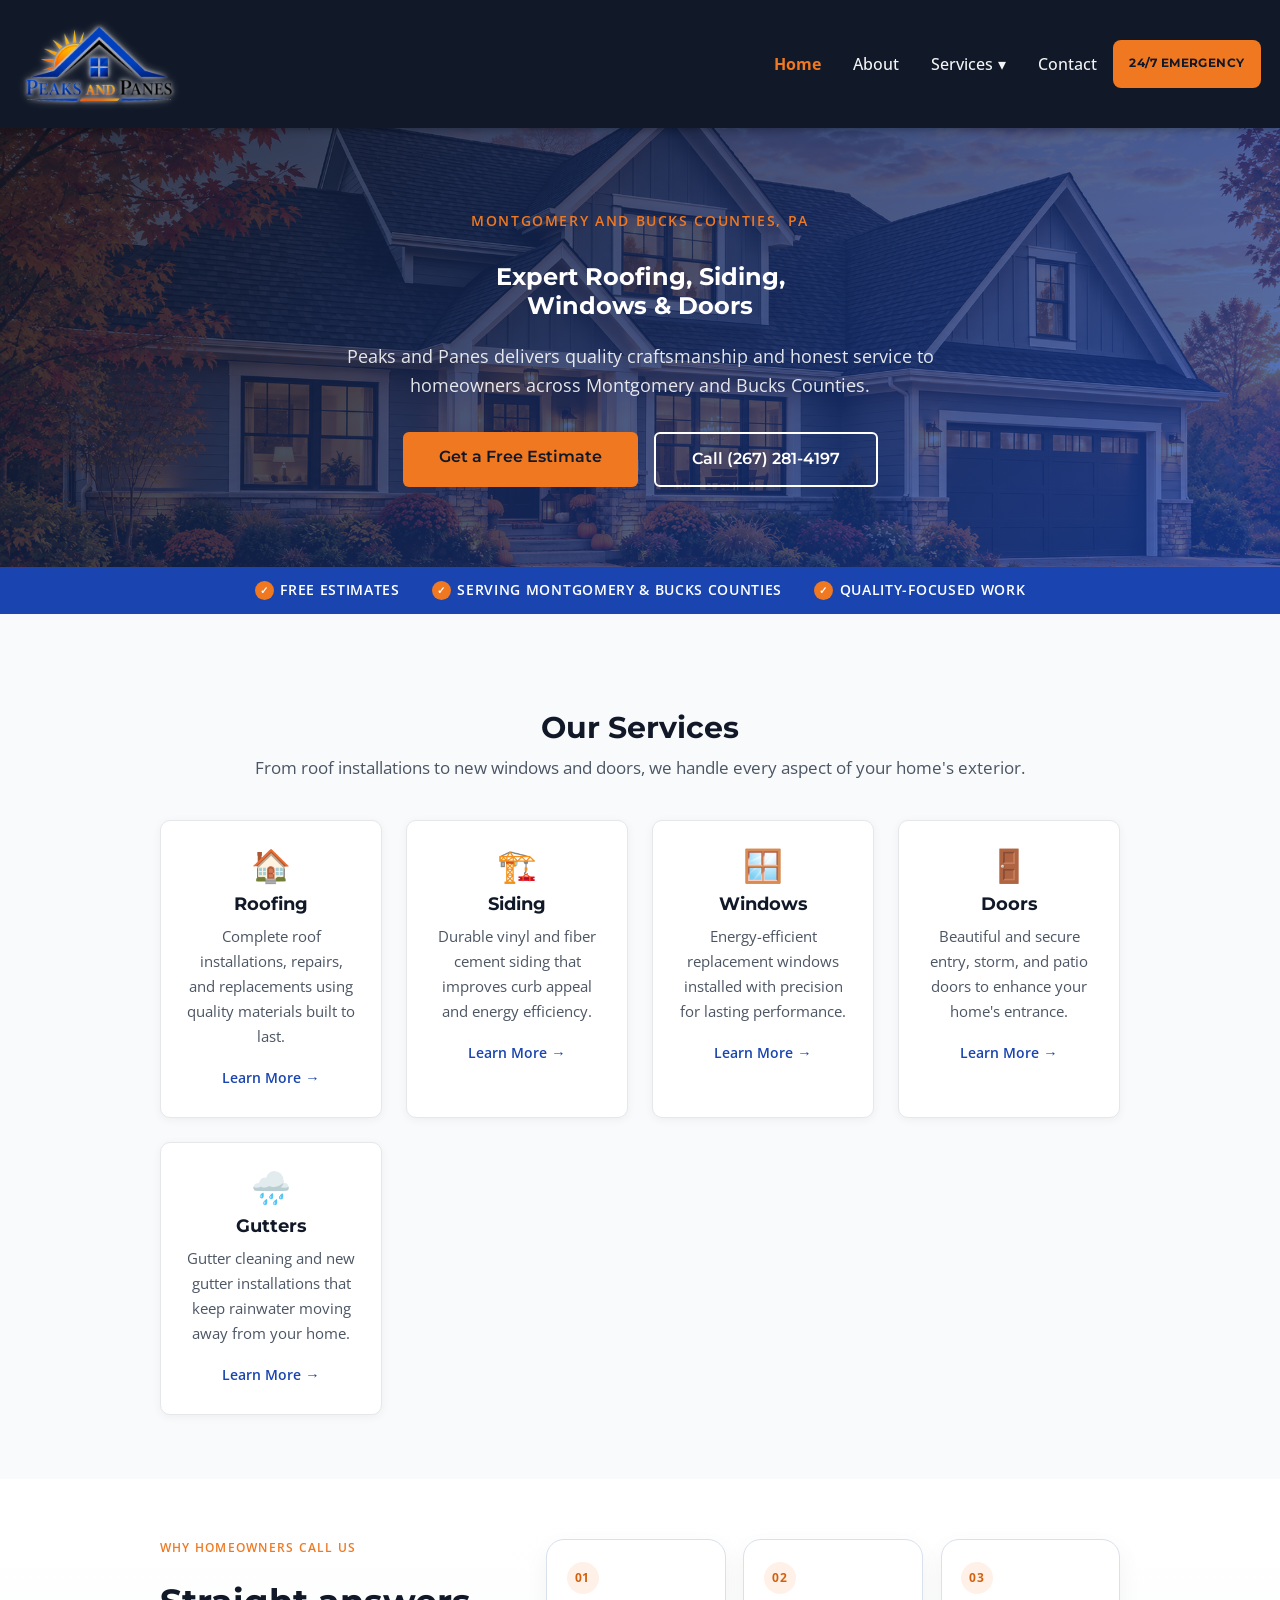
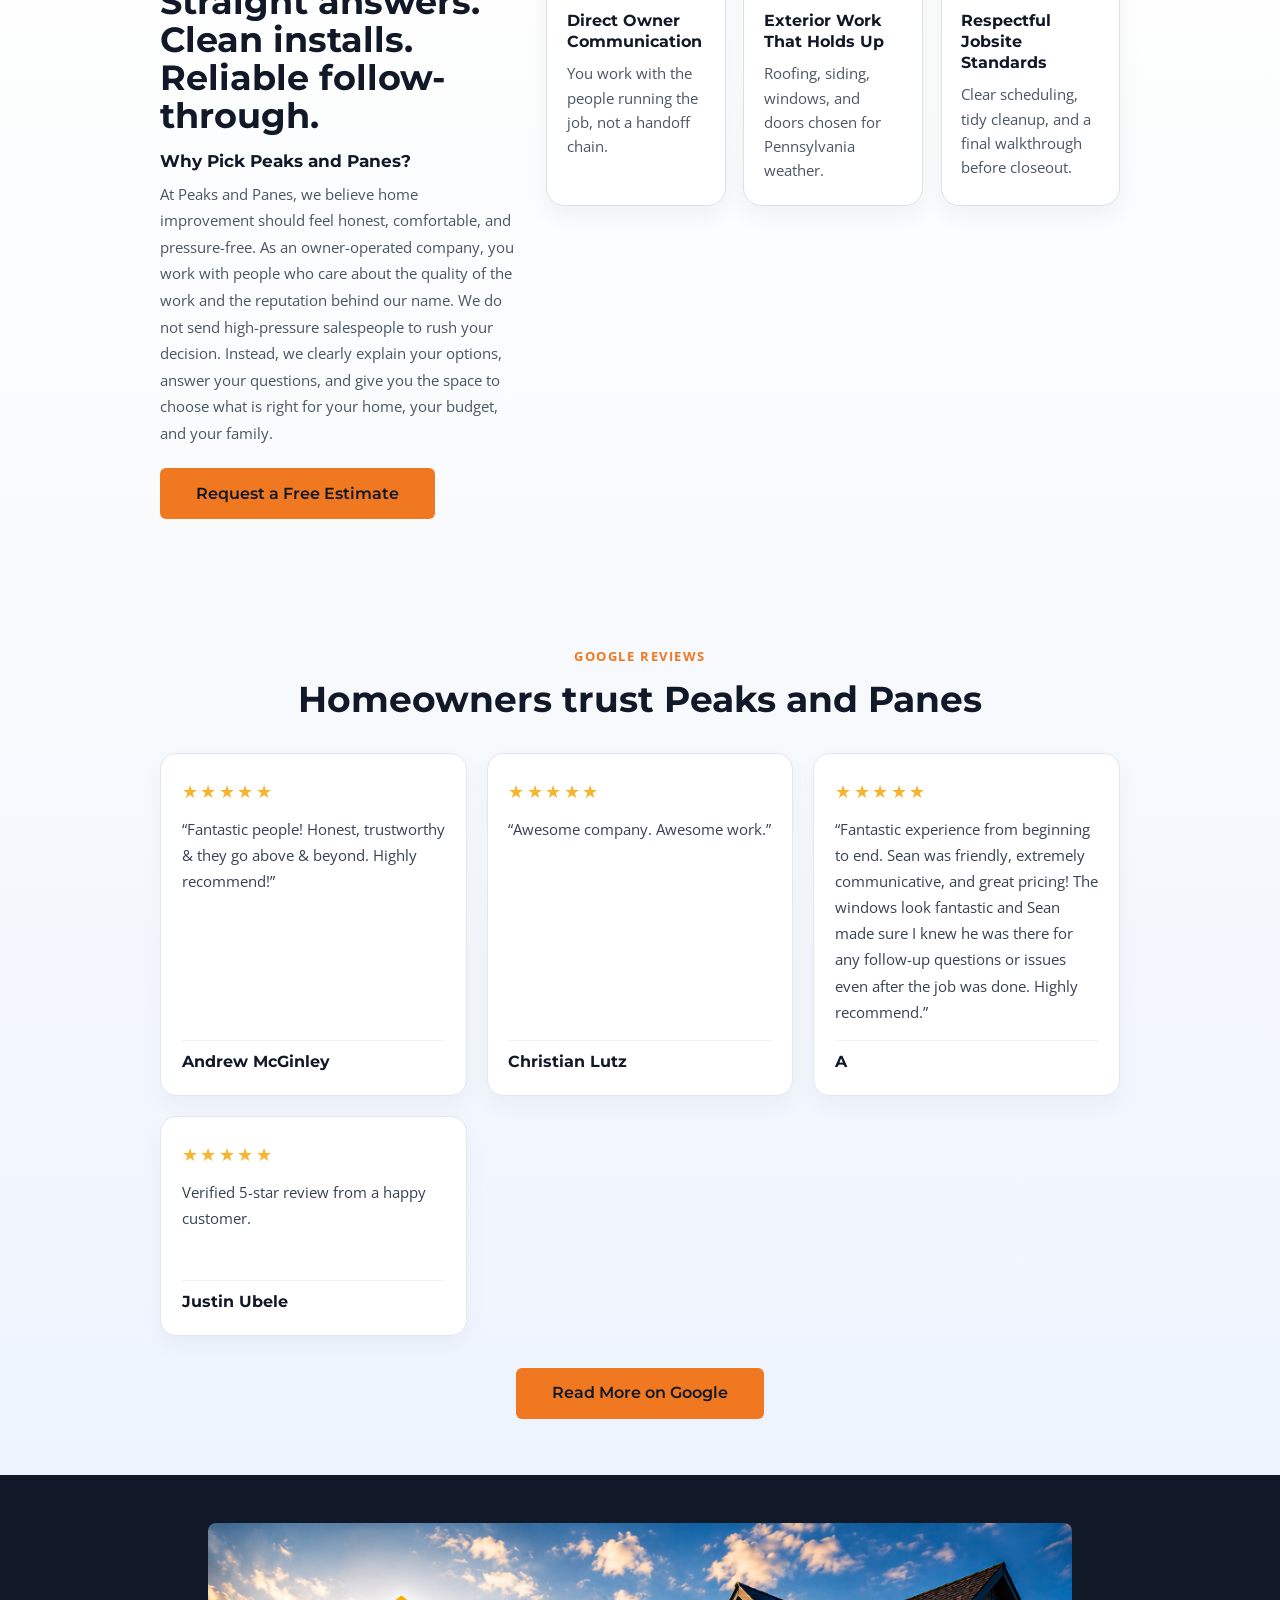
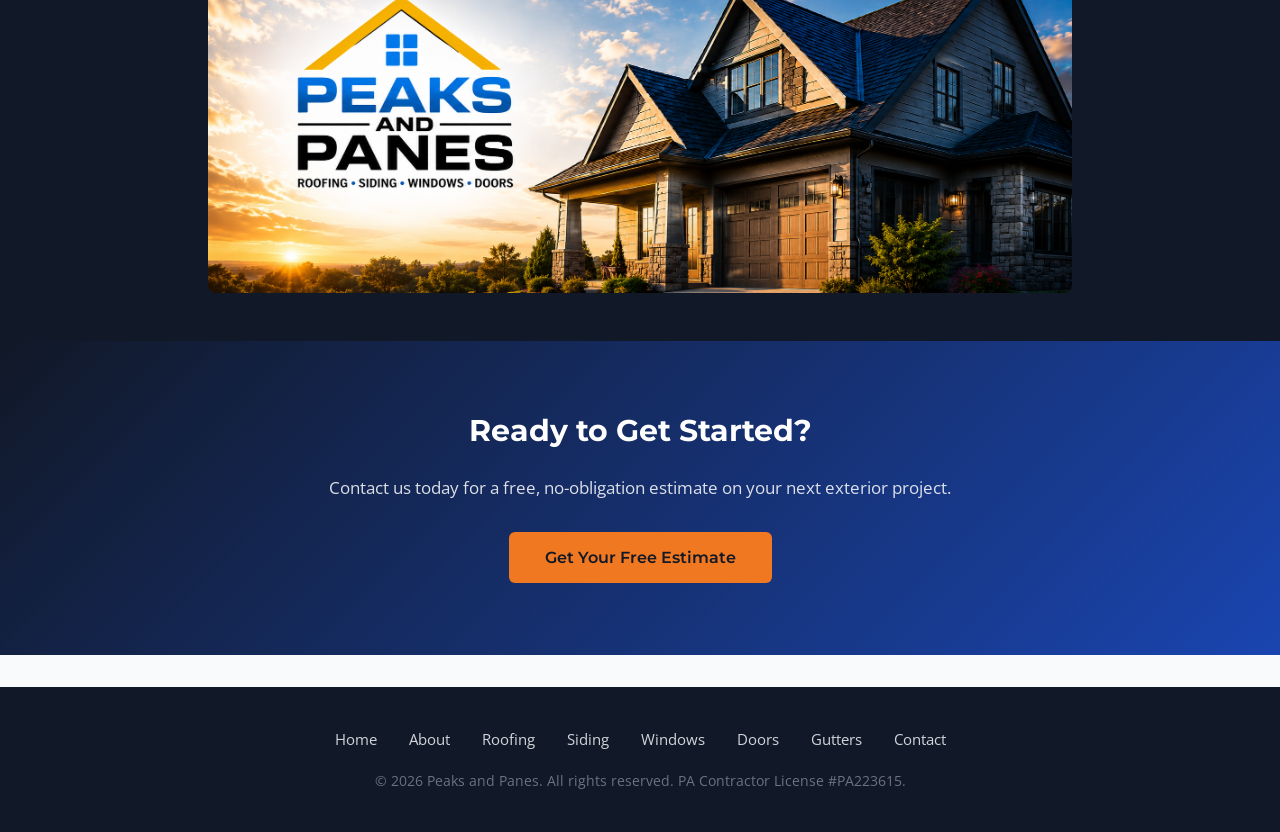
==== commit 6a09dce4: "feat: add homepage reviews and fall banner" ====
--- a/index.html
+++ b/index.html
@@ -122,6 +122,45 @@
         </div>
       </section>
 
+      <section class="reviews-section">
+        <div class="container">
+          <div class="reviews-header">
+            <span class="eyebrow">Google Reviews</span>
+            <h2>Homeowners trust Peaks and Panes</h2>
+          </div>
+
+          <div class="reviews-grid">
+            <article class="review-card">
+              <div class="review-stars" aria-label="5 out of 5 stars">★★★★★</div>
+              <p>“Fantastic people! Honest, trustworthy &amp; they go above &amp; beyond. Highly recommend!”</p>
+              <h3>Andrew McGinley</h3>
+            </article>
+
+            <article class="review-card">
+              <div class="review-stars" aria-label="5 out of 5 stars">★★★★★</div>
+              <p>“Awesome company. Awesome work.”</p>
+              <h3>Christian Lutz</h3>
+            </article>
+
+            <article class="review-card review-card--featured">
+              <div class="review-stars" aria-label="5 out of 5 stars">★★★★★</div>
+              <p>“Fantastic experience from beginning to end. Sean was friendly, extremely communicative, and great pricing! The windows look fantastic and Sean made sure I knew he was there for any follow-up questions or issues even after the job was done. Highly recommend.”</p>
+              <h3>A</h3>
+            </article>
+
+            <article class="review-card review-card--plain">
+              <div class="review-stars" aria-label="5 out of 5 stars">★★★★★</div>
+              <p>Verified 5-star review from a happy customer.</p>
+              <h3>Justin Ubele</h3>
+            </article>
+          </div>
+
+          <div class="reviews-actions">
+            <a href="https://maps.app.goo.gl/64HQQXdQjFWjZytx7" class="btn-cta" target="_blank" rel="noopener noreferrer">Read More on Google</a>
+          </div>
+        </div>
+      </section>
+
       <section class="showcase-banner">
         <div class="container">
           <img
--- a/css/styles.css
+++ b/css/styles.css
@@ -674,7 +674,7 @@
 .hero--photo {
   background-image:
     linear-gradient(135deg, rgba(17, 24, 39, 0.82) 0%, rgba(26, 69, 176, 0.72) 100%),
-    url('/assets/images/Website_picture_1.png');
+    url('/assets/images/fallbanner.png');
   background-size: cover;
   background-position: center;
 }
@@ -1006,6 +1006,12 @@
   color: #4b5563;
 }
 
+@media (max-width: 900px) {
+  .reviews-grid {
+    grid-template-columns: repeat(2, minmax(0, 1fr));
+  }
+}
+
 @media (max-width: 720px) {
   .photo-split {
     padding: 3rem 0;
@@ -1034,6 +1040,10 @@
 
   .photo-split-highlight {
     min-height: 0;
+  }
+
+  .reviews-grid {
+    grid-template-columns: 1fr;
   }
 }
 
@@ -1152,6 +1162,89 @@
 }
 
 /* ── Company Showcase Banner ──────────────────────────────── */
+.reviews-section {
+  padding: 4rem 0 3.5rem;
+  background: linear-gradient(180deg, #f8fafc 0%, #eef4ff 100%);
+}
+
+.reviews-header {
+  text-align: center;
+  margin-bottom: 2rem;
+}
+
+.reviews-header .eyebrow {
+  display: inline-block;
+  font-size: 0.8rem;
+  font-weight: 700;
+  letter-spacing: 0.12em;
+  text-transform: uppercase;
+  color: #f07820;
+  margin-bottom: 0.7rem;
+}
+
+.reviews-header h2 {
+  margin: 0;
+  font-size: clamp(1.9rem, 2.8vw, 2.5rem);
+  color: #111827;
+}
+
+.reviews-grid {
+  display: grid;
+  grid-template-columns: repeat(3, minmax(0, 1fr));
+  gap: 1.25rem;
+  align-items: stretch;
+}
+
+.review-card {
+  display: flex;
+  flex-direction: column;
+  justify-content: space-between;
+  min-height: 220px;
+  background: #ffffff;
+  border: 1px solid #dfe7f3;
+  border-radius: 16px;
+  padding: 1.5rem 1.3rem;
+  box-shadow: 0 10px 24px rgba(15, 23, 42, 0.04);
+}
+
+.review-card--featured {
+  grid-column: auto;
+}
+
+.review-card--plain {
+  display: flex;
+  flex-direction: column;
+  justify-content: center;
+}
+
+.review-stars {
+  color: #f7b42c;
+  letter-spacing: 0.14em;
+  font-size: 1.1rem;
+  margin-bottom: 0.8rem;
+}
+
+.review-card p {
+  margin: 0 0 0.9rem;
+  font-size: 0.96rem;
+  line-height: 1.7;
+  color: #374151;
+  flex: 1;
+}
+
+.review-card h3 {
+  margin: 0;
+  padding-top: 0.65rem;
+  font-size: 1rem;
+  color: #111827;
+  border-top: 1px solid #edf2f7;
+}
+
+.reviews-actions {
+  text-align: center;
+  margin-top: 2rem;
+}
+
 .showcase-banner {
   background-color: #111827;
   padding: 3rem 0;
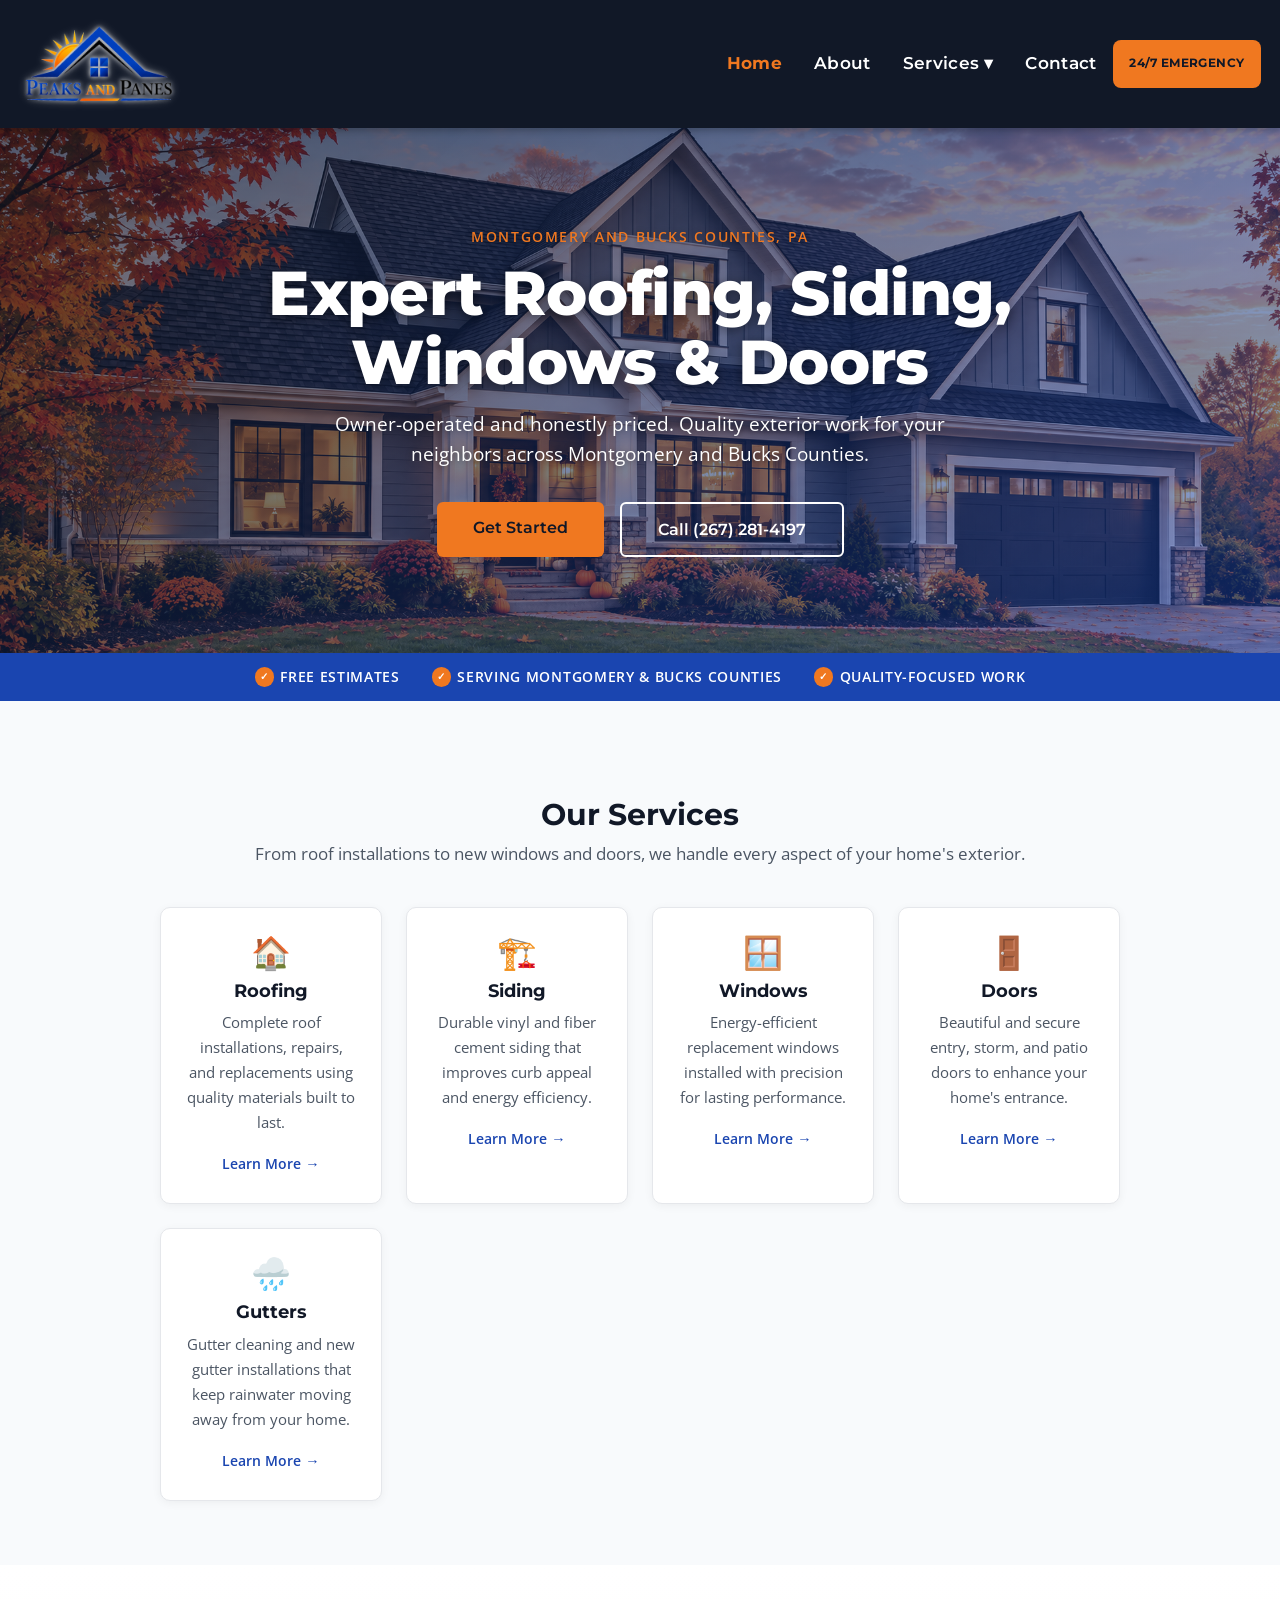
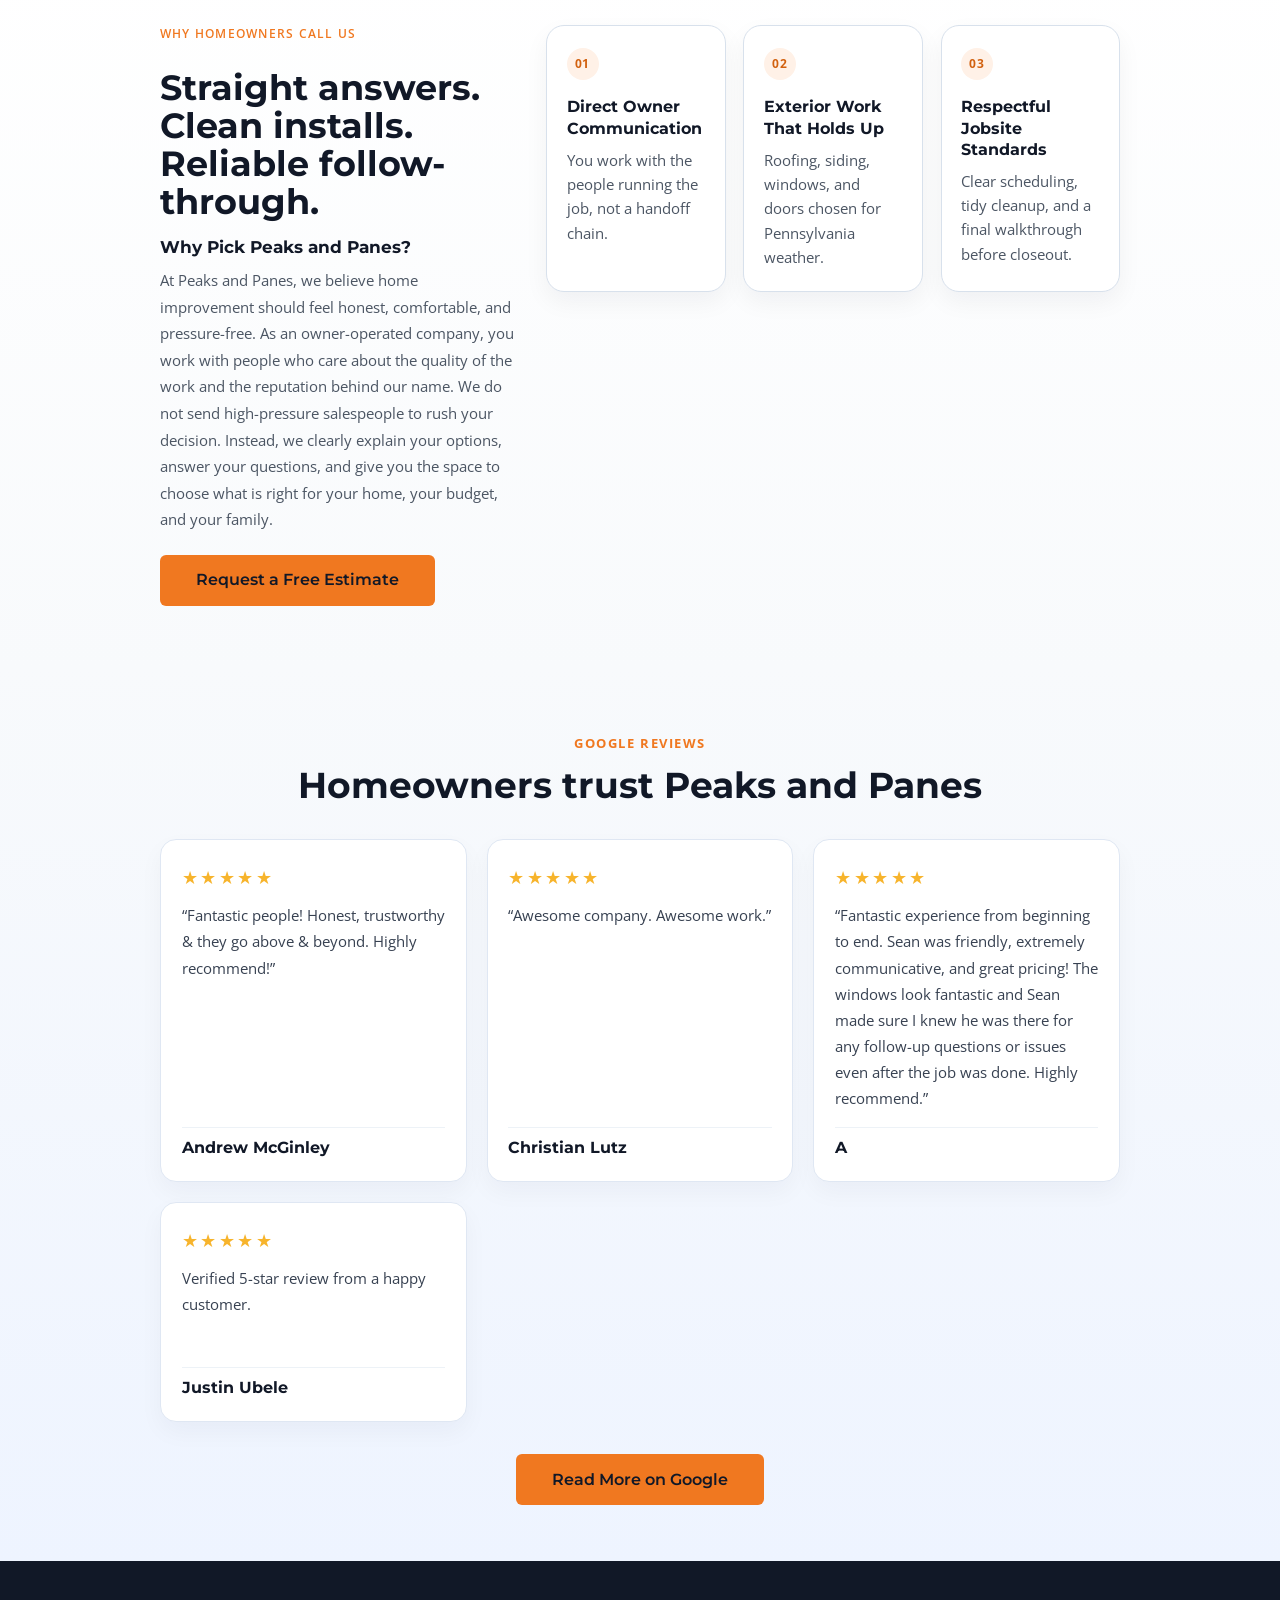
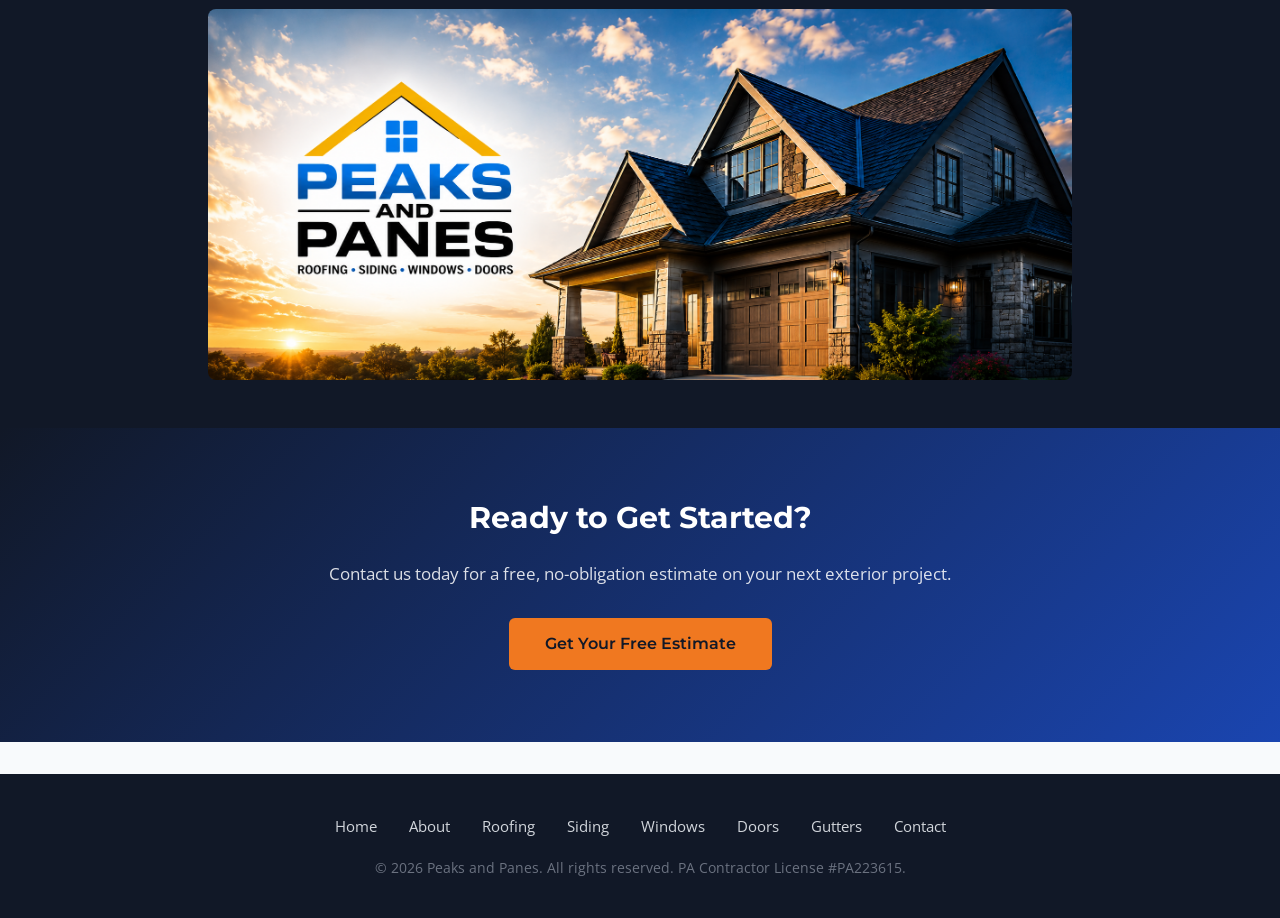
==== commit 754ae28a: "feat: refresh about copy, homepage hero, header type, and windows FAQ - About: replace story copy wi" ====
--- a/index.html
+++ b/index.html
@@ -25,7 +25,9 @@
     </script>
     <link rel="preconnect" href="https://fonts.googleapis.com" />
     <link rel="preconnect" href="https://fonts.gstatic.com" crossorigin />
-    <link href="https://fonts.googleapis.com/css2?family=Montserrat:wght@600;700&family=Open+Sans:wght@400;500&display=swap" rel="stylesheet" />
+    <link href="https://fonts.googleapis.com/css2?family=Montserrat:wght@600;700;800&family=Open+Sans:wght@400;500&display=swap" rel="stylesheet" />
+    <link rel="icon" type="image/x-icon" href="/favicon.ico" />
+    <link rel="icon" type="image/png" href="/assets/icons/icon.png" sizes="128x128" />
     <link rel="stylesheet" href="/css/styles.css" />
   </head>
   <body>
@@ -35,9 +37,9 @@
       <div class="container">
         <p class="hero-eyebrow">Montgomery and Bucks Counties, PA</p>
         <h1>Expert Roofing, Siding,<br>Windows &amp; Doors</h1>
-        <p class="hero-sub">Peaks and Panes delivers quality craftsmanship and honest service to homeowners across Montgomery and Bucks Counties.</p>
+        <p class="hero-sub">Owner-operated and honestly priced. Quality exterior work for your neighbors across Montgomery and Bucks Counties.</p>
         <div class="hero-actions">
-          <a href="/contact.html" class="btn-cta">Get a Free Estimate</a>
+          <a href="/contact.html" class="btn-cta">Get Started</a>
           <a href="tel:2672814197" class="btn-cta btn-cta--outline">Call (267) 281-4197</a>
         </div>
       </div>
--- a/css/styles.css
+++ b/css/styles.css
@@ -107,10 +107,12 @@
 }
 
 .nav-links a {
-  color: #f3f4f6;
+  color: #ffffff;
   text-decoration: none;
-  font-size: 1rem;
-  font-weight: 500;
+  font-family: 'Montserrat', Arial, sans-serif;
+  font-size: 1.05rem;
+  font-weight: 600;
+  letter-spacing: 0.02em;
   transition: color 0.2s ease;
 }
 
@@ -145,10 +147,11 @@
   background: none;
   border: none;
   padding: 0;
-  color: #f3f4f6;
-  font-family: 'Open Sans', Arial, sans-serif;
-  font-size: 1rem;
-  font-weight: 500;
+  color: #ffffff;
+  font-family: 'Montserrat', Arial, sans-serif;
+  font-size: 1.05rem;
+  font-weight: 600;
+  letter-spacing: 0.02em;
   cursor: pointer;
   display: flex;
   align-items: center;
@@ -179,10 +182,11 @@
 .dropdown-menu a {
   display: block;
   padding: 0.6rem 1.25rem;
-  color: #f3f4f6;
+  color: #ffffff;
   text-decoration: none;
-  font-size: 0.9rem;
-  font-weight: 500;
+  font-family: 'Montserrat', Arial, sans-serif;
+  font-size: 0.95rem;
+  font-weight: 600;
   white-space: nowrap;
   transition: background-color 0.15s ease, color 0.15s ease;
 }
@@ -272,6 +276,23 @@
   background: linear-gradient(135deg, #111827 0%, #1a45b0 100%);
   color: white;
   text-align: center;
+}
+
+.hero h1,
+.page-hero h1 {
+  color: #ffffff;
+  font-weight: 800;
+  letter-spacing: -0.01em;
+  text-shadow: 0 2px 12px rgba(0, 0, 0, 0.45);
+}
+
+.hero h1 {
+  font-size: clamp(2rem, 4vw, 2.75rem);
+}
+
+.hero p,
+.page-hero p {
+  text-shadow: 0 1px 6px rgba(0, 0, 0, 0.4);
 }
 
 button {
@@ -673,10 +694,17 @@
 /* ── Hero Photo Variants ──────────────────────────────────── */
 .hero--photo {
   background-image:
-    linear-gradient(135deg, rgba(17, 24, 39, 0.82) 0%, rgba(26, 69, 176, 0.72) 100%),
+    linear-gradient(135deg, rgba(17, 24, 39, 0.62) 0%, rgba(26, 69, 176, 0.52) 100%),
     url('/assets/images/fallbanner.png');
   background-size: cover;
   background-position: center;
+  padding: 6rem 0;
+}
+
+.hero--photo h1 {
+  font-size: clamp(2.4rem, 5.5vw, 3.9rem);
+  line-height: 1.1;
+  margin: 0 0 0.5rem;
 }
 
 .hero--banner {
@@ -698,8 +726,8 @@
 }
 
 .hero .hero-sub {
-  font-size: 1.15rem;
-  opacity: 0.88;
+  font-size: 1.2rem;
+  opacity: 0.95;
   max-width: 640px;
   margin: 0.75rem auto 2rem;
   line-height: 1.6;
@@ -710,6 +738,38 @@
   gap: 1rem;
   justify-content: center;
   flex-wrap: wrap;
+}
+
+@media (prefers-reduced-motion: no-preference) {
+  @keyframes hero-rise {
+    from {
+      opacity: 0;
+      transform: translateY(14px);
+    }
+    to {
+      opacity: 1;
+      transform: translateY(0);
+    }
+  }
+
+  .hero--photo .hero-eyebrow,
+  .hero--photo h1,
+  .hero--photo .hero-sub,
+  .hero--photo .hero-actions {
+    animation: hero-rise 0.6s ease-out both;
+  }
+
+  .hero--photo h1 {
+    animation-delay: 0.1s;
+  }
+
+  .hero--photo .hero-sub {
+    animation-delay: 0.2s;
+  }
+
+  .hero--photo .hero-actions {
+    animation-delay: 0.3s;
+  }
 }
 
 .roofing-widget-section {
@@ -1047,6 +1107,111 @@
   }
 }
 
+/* ── Service FAQ Accordion ────────────────────────────────── */
+.service-faq {
+  padding: 2.5rem 0 1rem;
+}
+
+.service-faq h2 {
+  text-align: center;
+  font-size: 1.7rem;
+  color: #111827;
+  margin-top: 0;
+  margin-bottom: 0.5rem;
+}
+
+.service-faq .section-sub {
+  margin-bottom: 2rem;
+}
+
+.faq-list {
+  display: flex;
+  flex-direction: column;
+  gap: 0.85rem;
+}
+
+.faq-item {
+  background-color: #ffffff;
+  border: 1px solid #dbe4f0;
+  border-radius: 12px;
+  box-shadow: 0 6px 18px rgba(15, 23, 42, 0.05);
+  transition: border-color 0.2s ease, box-shadow 0.2s ease;
+}
+
+.faq-item[open] {
+  border-color: #f07820;
+  box-shadow: 0 10px 28px rgba(15, 23, 42, 0.09);
+}
+
+.faq-item summary {
+  display: flex;
+  align-items: center;
+  justify-content: space-between;
+  gap: 1rem;
+  padding: 1.1rem 1.35rem;
+  cursor: pointer;
+  list-style: none;
+  font-family: 'Montserrat', Arial, sans-serif;
+  font-size: 1.05rem;
+  font-weight: 600;
+  color: #111827;
+  border-radius: 12px;
+}
+
+.faq-item summary::-webkit-details-marker {
+  display: none;
+}
+
+.faq-item summary::after {
+  content: '';
+  flex-shrink: 0;
+  width: 0.65rem;
+  height: 0.65rem;
+  border-right: 2px solid #f07820;
+  border-bottom: 2px solid #f07820;
+  transform: rotate(45deg);
+  transition: transform 0.2s ease;
+  margin-right: 0.25rem;
+}
+
+.faq-item[open] summary::after {
+  transform: rotate(-135deg);
+}
+
+.faq-item summary:hover {
+  color: #1a45b0;
+}
+
+.faq-item summary:focus-visible {
+  outline: 2px solid #1a45b0;
+  outline-offset: 2px;
+}
+
+.faq-body {
+  padding: 0 1.35rem 1.25rem;
+  color: #374151;
+  line-height: 1.65;
+}
+
+.faq-body p {
+  margin: 0;
+}
+
+.faq-body a {
+  color: #1a45b0;
+}
+
+@media (max-width: 600px) {
+  .faq-item summary {
+    padding: 0.95rem 1rem;
+    font-size: 1rem;
+  }
+
+  .faq-body {
+    padding: 0 1rem 1rem;
+  }
+}
+
 /* ── Service Photo Gallery ────────────────────────────────── */
 .service-gallery {
   padding: 3.5rem 0;
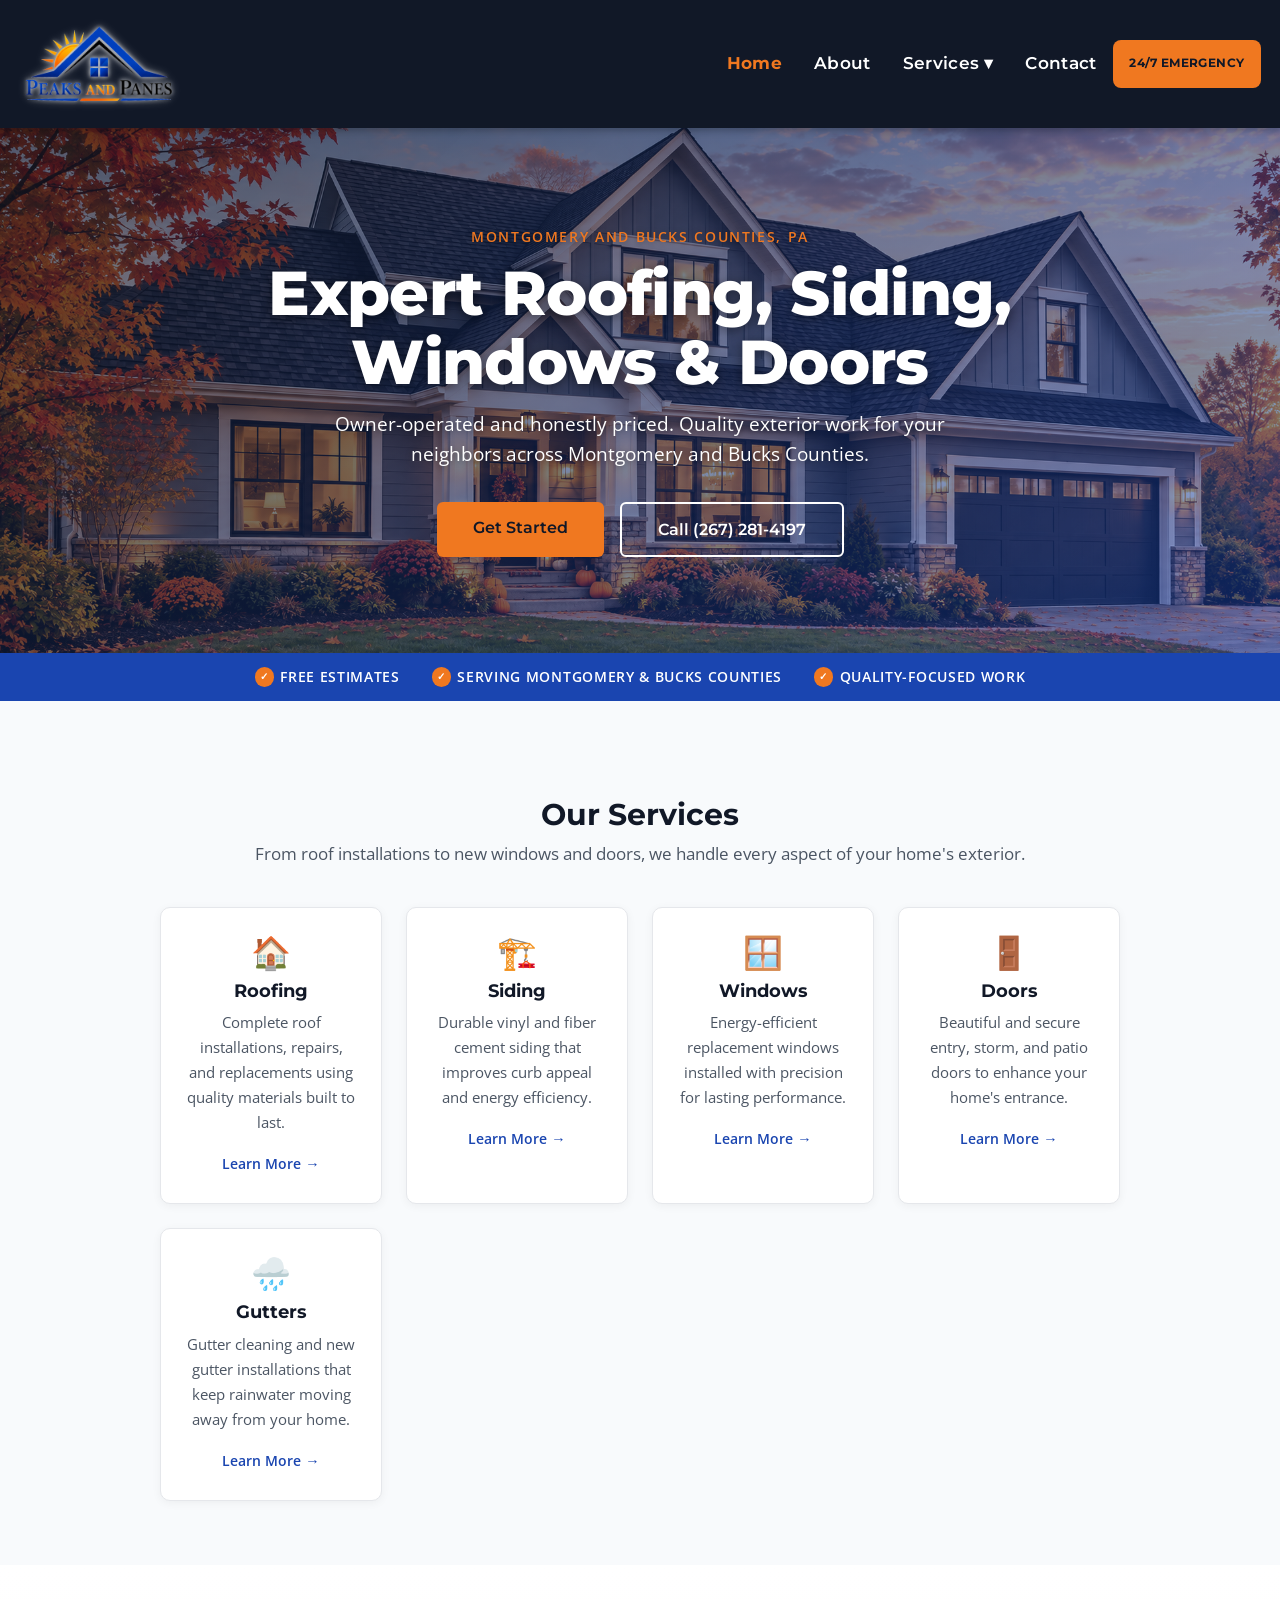
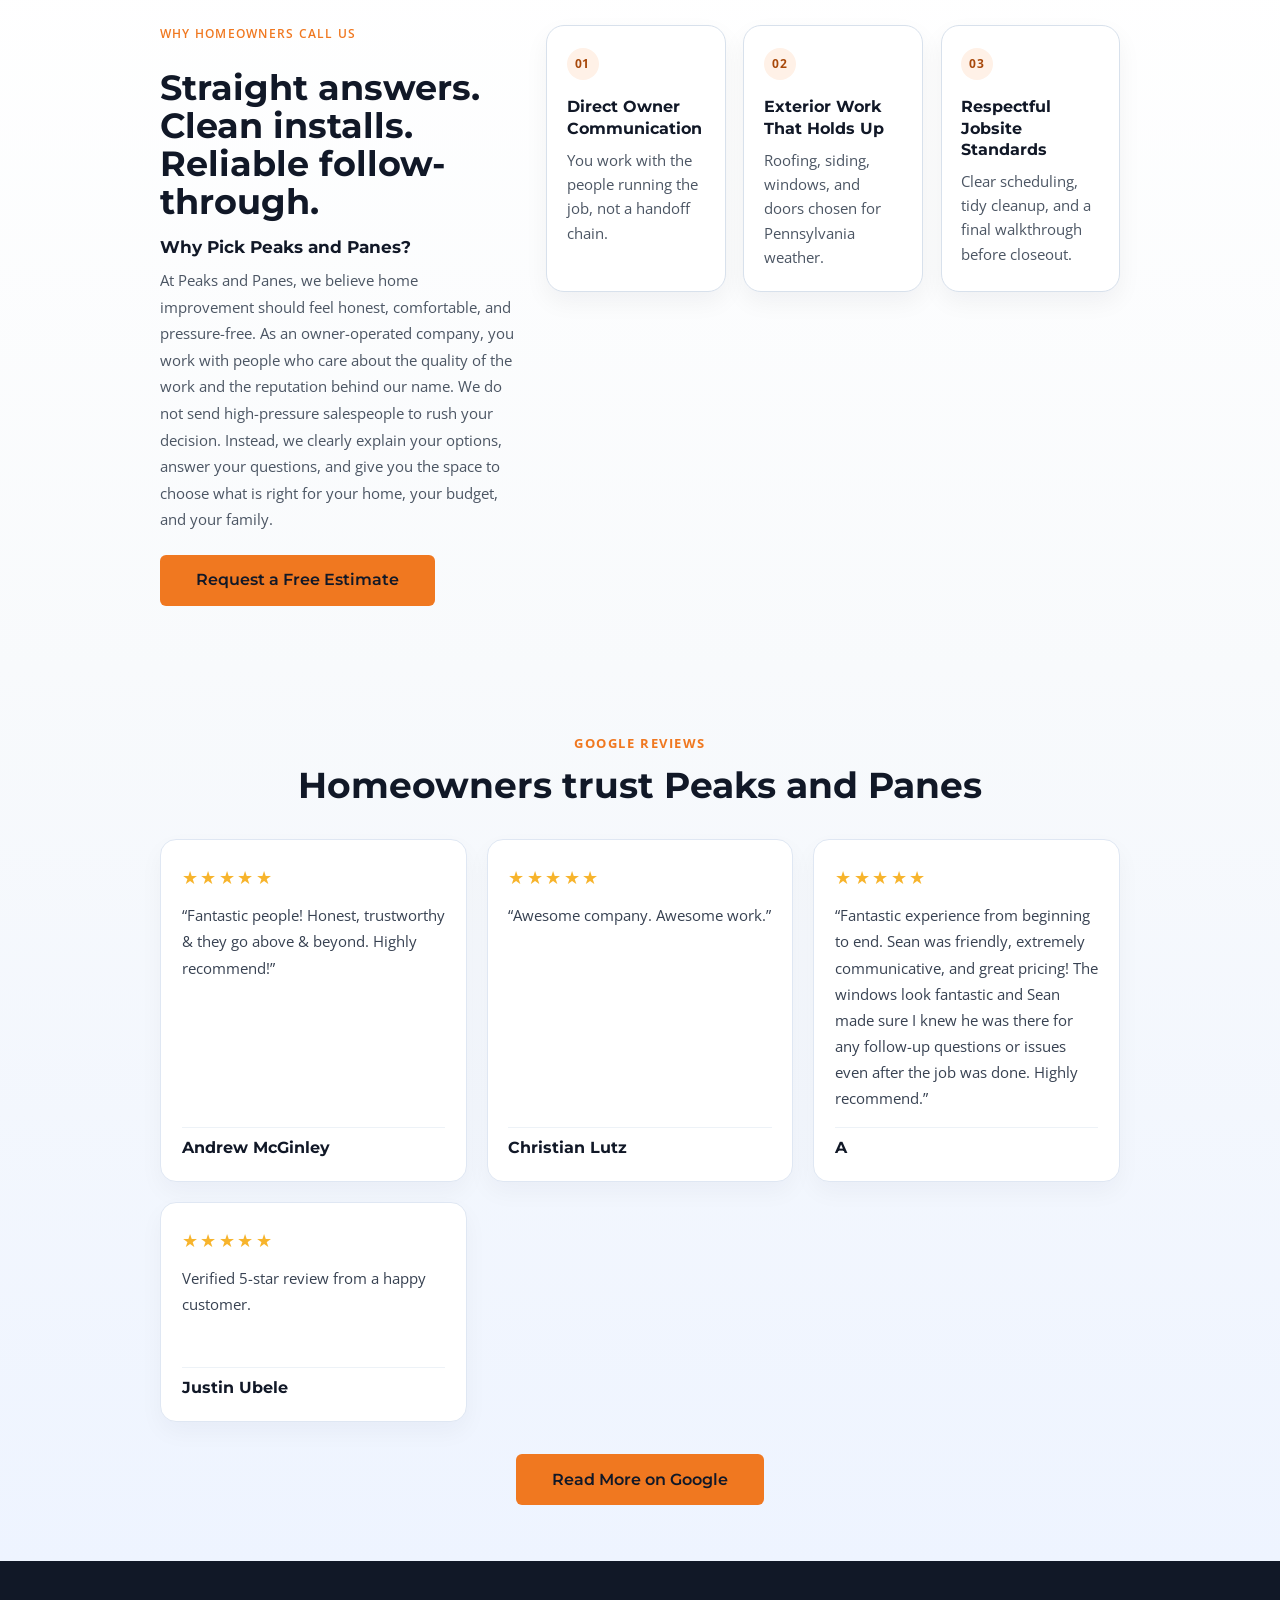
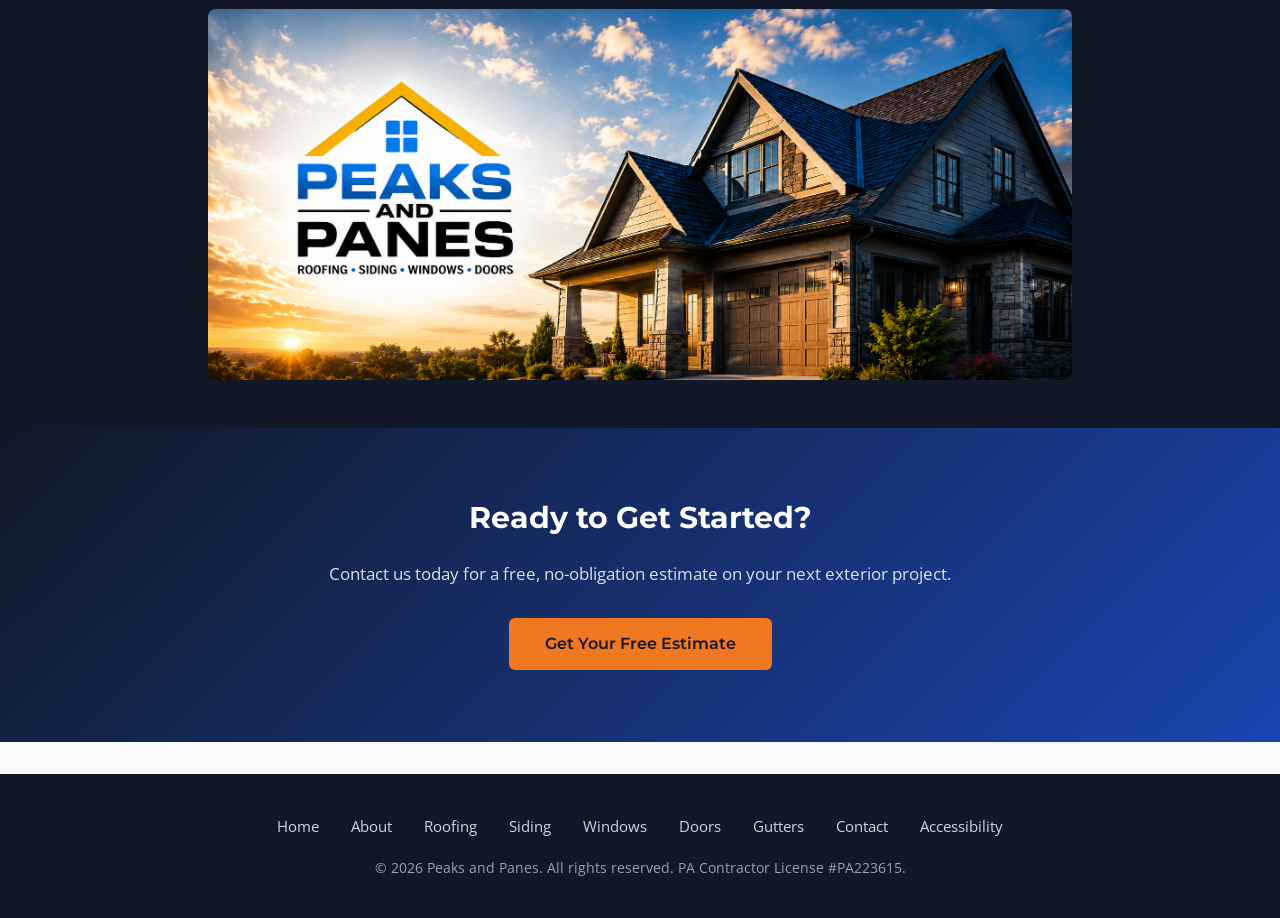
==== commit ccfbc01c: "feat: add referral source field and WCAG 2.1 AA accessibility fixes Contact form: add an optional "H" ====
--- a/index.html
+++ b/index.html
@@ -33,10 +33,10 @@
   <body>
     <div id="site-header"></div>
 
-    <section class="hero hero--photo">
+    <section class="hero hero--photo" aria-labelledby="page-title">
       <div class="container">
         <p class="hero-eyebrow">Montgomery and Bucks Counties, PA</p>
-        <h1>Expert Roofing, Siding,<br>Windows &amp; Doors</h1>
+        <h1 id="page-title">Expert Roofing, Siding,<br>Windows &amp; Doors</h1>
         <p class="hero-sub">Owner-operated and honestly priced. Quality exterior work for your neighbors across Montgomery and Bucks Counties.</p>
         <div class="hero-actions">
           <a href="/contact.html" class="btn-cta">Get Started</a>
@@ -45,15 +45,15 @@
       </div>
     </section>
 
-    <div class="trust-bar">
+    <section class="trust-bar" aria-label="Why choose Peaks and Panes">
       <ul class="trust-bar-list">
         <li>Free Estimates</li>
         <li>Serving Montgomery &amp; Bucks Counties</li>
         <li>Quality-Focused Work</li>
       </ul>
-    </div>
+    </section>
 
-    <main>
+    <main id="main-content">
       <section class="services-section">
         <div class="container">
           <h2>Our Services</h2>
--- a/css/styles.css
+++ b/css/styles.css
@@ -26,6 +26,28 @@
 .container {
   width: min(90%, 960px);
   margin: 0 auto;
+}
+
+/* ── Skip Link ────────────────────────────────────────────── */
+.skip-link {
+  position: absolute;
+  top: 0;
+  left: 0;
+  z-index: 1000;
+  padding: 0.75rem 1.25rem;
+  background-color: #f07820;
+  color: #111827;
+  font-weight: 700;
+  text-decoration: none;
+  border-radius: 0 0 8px 0;
+  transform: translateY(-120%);
+  transition: transform 0.15s ease;
+}
+
+.skip-link:focus {
+  transform: translateY(0);
+  outline: 2px solid #111827;
+  outline-offset: 2px;
 }
 
 /* ── Site Header / Navbar ─────────────────────────────────── */
@@ -197,8 +219,9 @@
   color: #ffffff;
 }
 
-.nav-dropdown:hover .dropdown-menu,
-.nav-dropdown:focus-within .dropdown-menu {
+/* Visibility is driven by aria-expanded (set on hover/focus/click in script.js)
+   so the announced state can never disagree with what's on screen */
+.nav-dropdown-toggle[aria-expanded="true"] + .dropdown-menu {
   display: block;
 }
 
@@ -309,6 +332,42 @@
   padding: 2rem 0;
 }
 
+/* ── Prose pages (e.g. Accessibility Statement) ──────────── */
+.prose-page {
+  max-width: 720px;
+  padding: 1rem 0 2rem;
+}
+
+.prose-page h2 {
+  margin: 2rem 0 0.6rem;
+  font-size: 1.4rem;
+  color: #111827;
+}
+
+.prose-page section:first-child h2 {
+  margin-top: 0;
+}
+
+.prose-page p,
+.prose-page li {
+  color: #4b5563;
+  line-height: 1.8;
+}
+
+.prose-page a {
+  color: #b4500a;
+}
+
+.prose-page .contact-details {
+  margin-top: 1.25rem;
+}
+
+.prose-note {
+  margin-top: 2rem;
+  font-size: 0.9rem;
+  color: #6b7280;
+}
+
 /* ── Site Footer ──────────────────────────────────────────── */
 .site-footer {
   background-color: #111827;
@@ -349,7 +408,7 @@
 .footer-copy {
   margin: 0;
   font-size: 0.85rem;
-  color: #6b7280;
+  color: #9ca3af;
 }
 
 /* ── Page Hero (interior pages) ───────────────────────────── */
@@ -466,6 +525,10 @@
   gap: 0.35rem;
 }
 
+.form-group[hidden] {
+  display: none;
+}
+
 .form-group label {
   font-size: 0.9rem;
   font-weight: 500;
@@ -479,7 +542,7 @@
 .optional {
   font-size: 0.8rem;
   font-weight: 400;
-  color: #9ca3af;
+  color: #6b7280;
 }
 
 .form-group input,
@@ -567,7 +630,7 @@
   font-weight: 600;
   text-transform: uppercase;
   letter-spacing: 0.1em;
-  color: #f07820;
+  color: #b4500a;
   margin-bottom: 0.6rem;
 }
 
@@ -1045,7 +1108,7 @@
   height: 2rem;
   border-radius: 999px;
   background-color: #fff1e7;
-  color: #d2610f;
+  color: #a8480a;
   font-size: 0.78rem;
   font-weight: 700;
   letter-spacing: 0.08em;
@@ -1251,6 +1314,21 @@
   box-shadow: 0 4px 16px rgba(15, 23, 42, 0.08);
 }
 
+.gallery-button {
+  display: block;
+  width: 100%;
+  padding: 0;
+  margin: 0;
+  border: none;
+  background: none;
+  cursor: zoom-in;
+}
+
+.gallery-button:focus-visible {
+  outline: 3px solid #f07820;
+  outline-offset: -3px;
+}
+
 .gallery-item img {
   display: block;
   width: 100%;
@@ -1260,7 +1338,8 @@
   transition: transform 0.3s ease;
 }
 
-.gallery-item:hover img {
+.gallery-item:hover img,
+.gallery-button:focus-visible img {
   transform: scale(1.03);
 }
 
